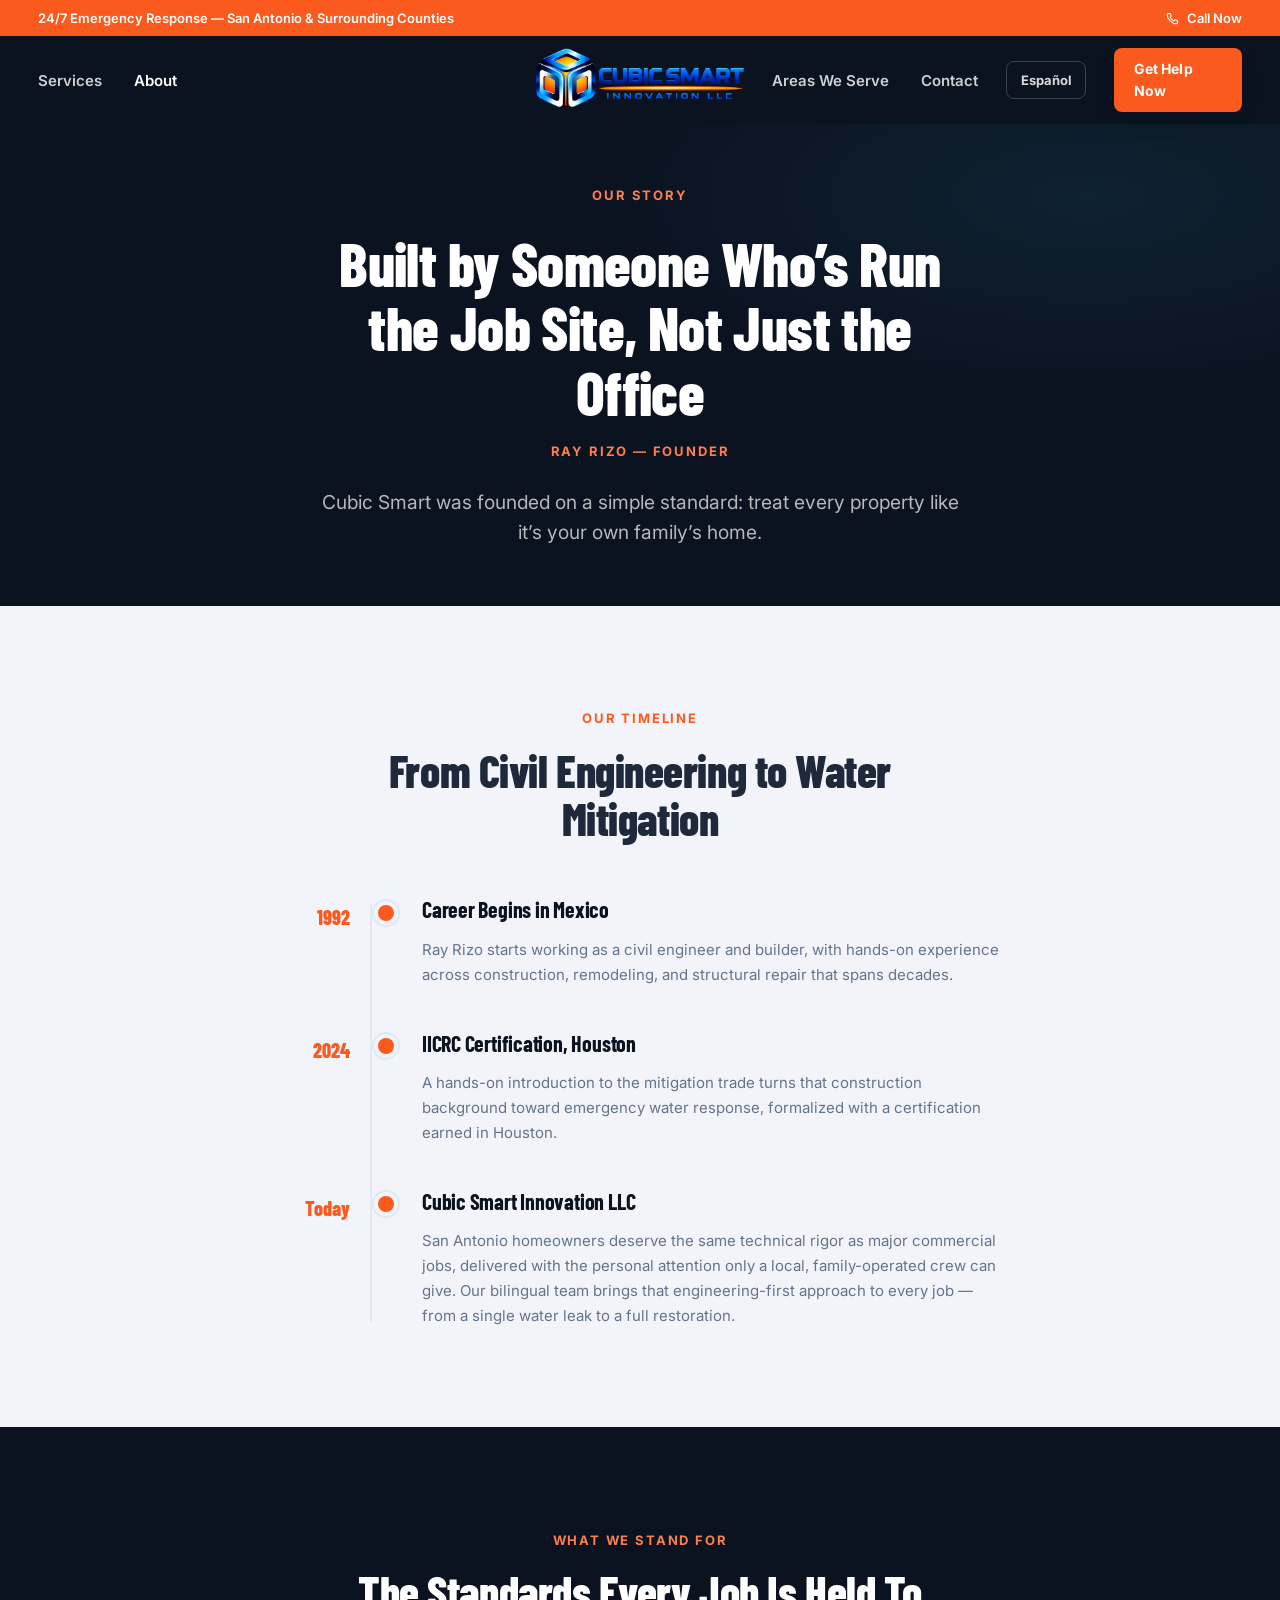
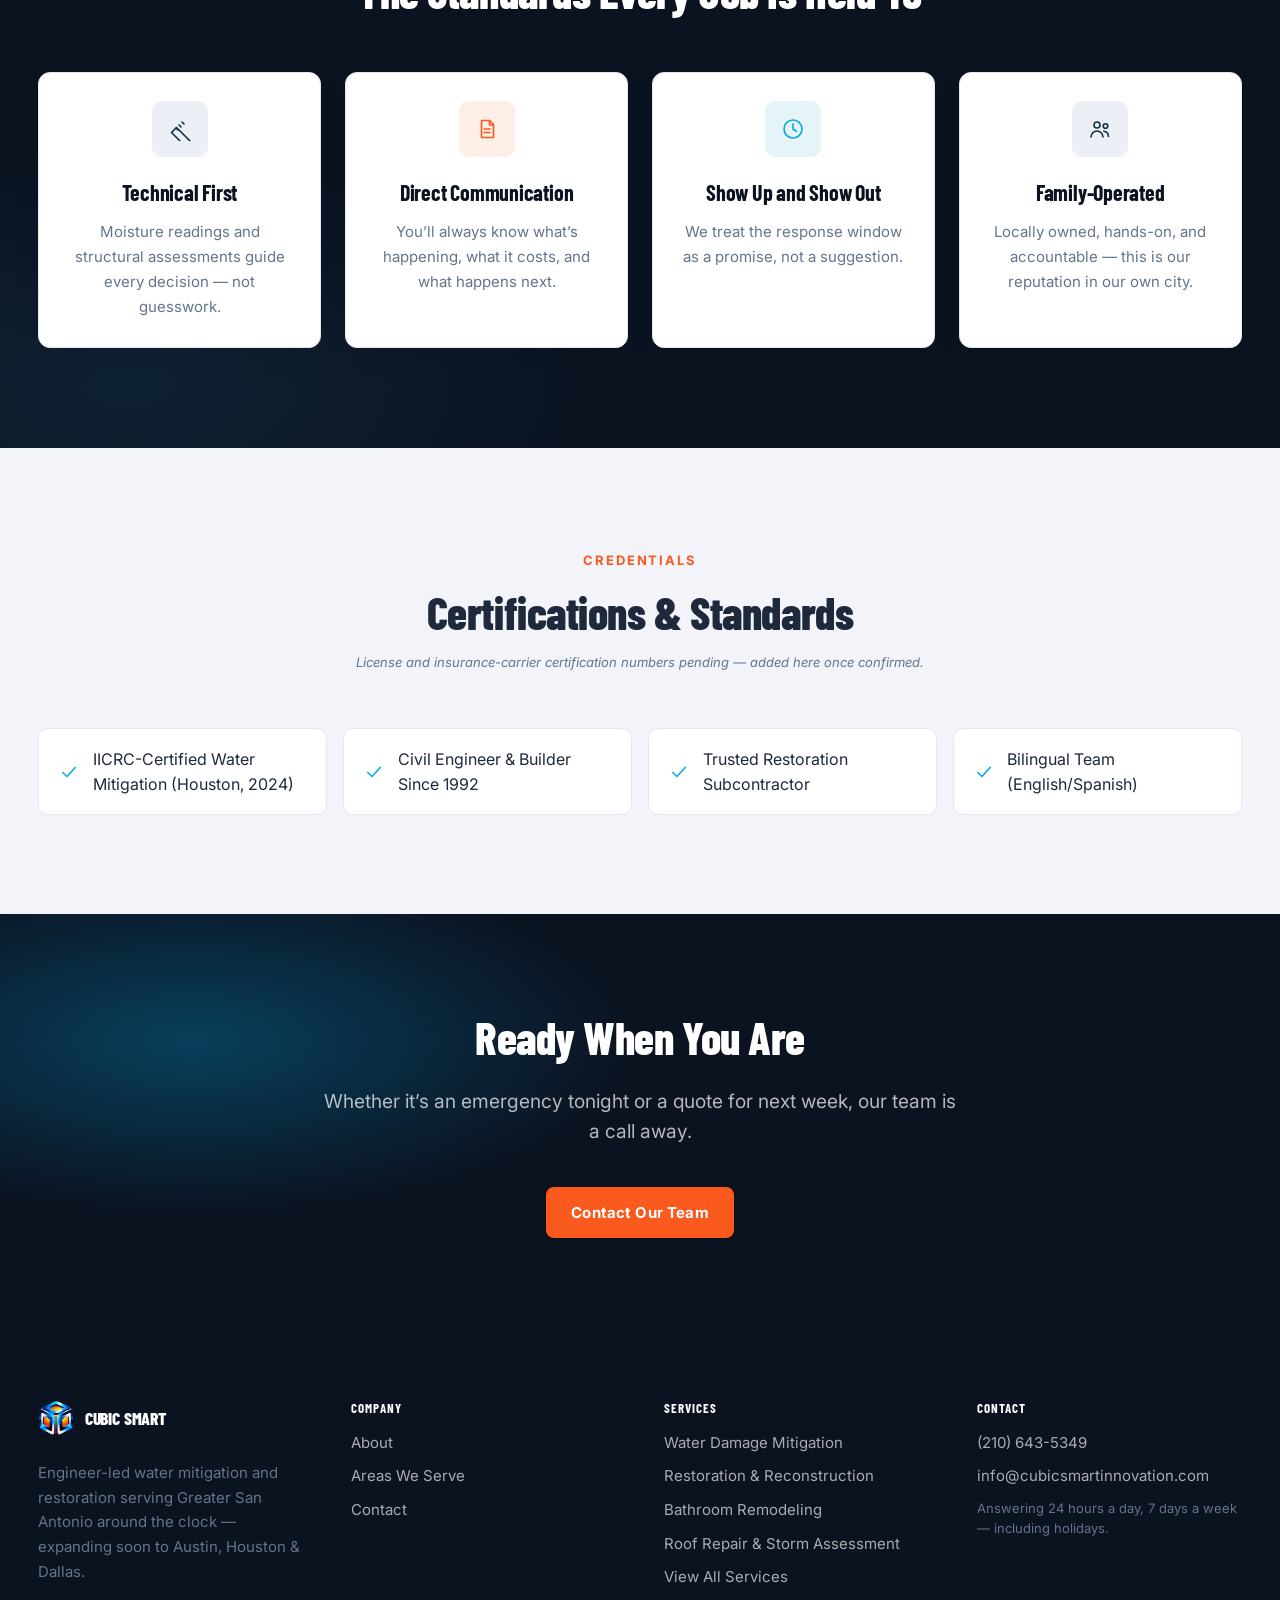
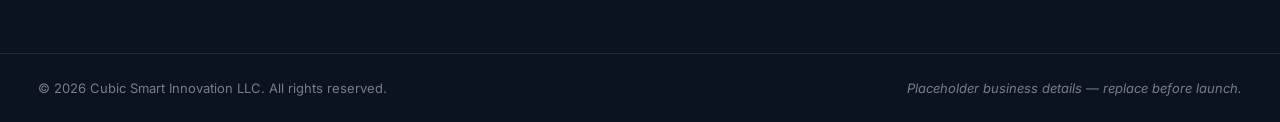
==== about.html @ fdb6691d "Visual design pass: less-flat Services/About pages, per-card Learn More links - About page: replace " ====
<!doctype html>
<html lang="en">
<head>
  <meta charset="UTF-8" />
  <meta name="viewport" content="width=device-width, initial-scale=1.0" />
  <title>About Us | Cubic Smart Innovation LLC — San Antonio, TX</title>
  <meta name="description" content="Founded by a civil engineer and builder since 1992, Cubic Smart brings engineer-led rigor and a Houston mitigation certification to San Antonio homes." />
  <link rel="icon" href="data:image/svg+xml,%3Csvg xmlns='http://www.w3.org/2000/svg' viewBox='0 0 24 24'%3E%3Crect width='24' height='24' rx='5' fill='%230B1220'/%3E%3Cpath d='M12 3s6 6.7 6 11a6 6 0 1 1-12 0c0-4.3 6-11 6-11Z' fill='%2300AAE6'/%3E%3C/svg%3E" />
  <meta property="og:image" content="assets/brand/cubic-smart-lockup-main-web.webp" />
  <link rel="preconnect" href="https://fonts.googleapis.com" />
  <link rel="preconnect" href="https://fonts.gstatic.com" crossorigin />
  <link href="https://fonts.googleapis.com/css2?family=Barlow+Condensed:wght@500;600;700;800&family=Inter:wght@400;500;600;700;800&display=swap" rel="stylesheet" />
  <link rel="stylesheet" href="src/style.css?v=7" />
  <script type="module" src="src/js/main.js"></script>
</head>
<body>

  <a href="#main" class="skip-link">Skip to content</a>

  <!-- ============ HEADER ============ -->
  <header data-site-header class="site-header">
    <div class="top-bar hide-mobile">
      <div class="container top-bar-inner">
        <span data-i18n="bar.text">24/7 Emergency Response — San Antonio &amp; Surrounding Counties</span>
        <a href="tel:+12106435349">
          <svg viewBox="0 0 24 24" fill="none" stroke="currentColor" stroke-width="1.8" stroke-linecap="round" stroke-linejoin="round"><path d="M4 4.5h3.5L9 9l-2 1.5a12 12 0 0 0 6.5 6.5L15 15l4.5 1.5V20a2 2 0 0 1-2 2C10.5 22 2 13.5 2 6.5a2 2 0 0 1 2-2Z"/></svg>
          <span data-i18n="bar.cta">Call Now</span>
        </a>
      </div>
    </div>

    <div class="container nav-row nav-row--split">
      <nav class="nav-links nav-links--left">
        <a href="services.html" data-i18n="nav.services">Services</a>
        <a href="about.html" aria-current="page" data-i18n="nav.about">About</a>
      </nav>

      <a href="index.html" class="brand brand--center">
        <span class="brand-mark brand-mark--logo brand-mark--center">
          <img src="assets/brand/cubic-smart-lockup-main-web.webp" alt="Cubic Smart Innovation LLC" width="640" height="213" />
        </span>
      </a>

      <div class="nav-right">
        <nav class="nav-links nav-links--right">
          <a href="areas.html" data-i18n="nav.areas">Areas We Serve</a>
          <a href="contact.html" data-i18n="nav.contact">Contact</a>
        </nav>
        <button type="button" data-lang-toggle class="lang-toggle hide-until-desktop">Español</button>
        <a href="contact.html" class="btn btn-primary btn-sm hide-until-desktop" data-i18n="nav.cta">Get Help Now</a>
        <button type="button" data-nav-toggle aria-expanded="false" aria-label="Menu" class="nav-toggle">
          <svg data-nav-icon-open viewBox="0 0 24 24" fill="none" stroke="currentColor" stroke-width="1.8" stroke-linecap="round" stroke-linejoin="round"><path d="M4 6.5h16M4 12h16M4 17.5h16"/></svg>
          <svg data-nav-icon-close class="hidden" viewBox="0 0 24 24" fill="none" stroke="currentColor" stroke-width="1.8" stroke-linecap="round" stroke-linejoin="round"><path d="m5 5 14 14M19 5 5 19"/></svg>
        </button>
      </div>
    </div>

    <div data-nav-menu class="container mobile-menu">
      <a href="index.html" data-i18n="nav.home">Home</a>
      <a href="services.html" data-i18n="nav.services">Services</a>
      <a href="about.html" aria-current="page" data-i18n="nav.about">About</a>
      <a href="areas.html" data-i18n="nav.areas">Areas We Serve</a>
      <a href="contact.html" data-i18n="nav.contact">Contact</a>
      <div class="mobile-menu-actions">
        <button type="button" data-lang-toggle class="btn btn-outline-dark btn-sm">Español</button>
        <a href="contact.html" class="btn btn-primary btn-sm" data-i18n="nav.cta">Get Help Now</a>
      </div>
    </div>
  </header>

  <main id="main">
    <!-- ============ PAGE HERO ============ -->
    <section class="section-tight section-dark" style="position:relative; overflow:hidden;">
      <div class="hero-glow" style="background: radial-gradient(55% 60% at 85% 15%, var(--color-navy) 0%, transparent 70%); opacity:0.5;"></div>
      <div class="container text-center max-w-lead mx-auto" style="position:relative;">
        <span class="eyebrow" data-i18n="about.hero.eyebrow">Our Story</span>
        <h1 class="h1 text-white mt-3" data-i18n="about.hero.title">Built by Someone Who's Run the Job Site, Not Just the Office</h1>
        <p class="eyebrow mt-2" style="justify-content:center;" data-i18n="about.hero.byline">Ray Rizo — Founder</p>
        <p class="lead on-dark mt-3" data-i18n="about.hero.subtitle">Cubic Smart was founded on a simple standard: treat every property like it's your own family's home.</p>
      </div>
    </section>

    <!-- ============ STORY (TIMELINE) ============ -->
    <section class="section">
      <div class="container">
        <div class="reveal text-center max-w-content mx-auto">
          <span class="eyebrow" data-i18n="about.story.eyebrow">Our Timeline</span>
          <h2 class="h2 mt-2" data-i18n="about.story.title">From Civil Engineering to Water Mitigation</h2>
        </div>

        <div class="timeline mt-6" data-reveal-group>
          <div class="timeline-item">
            <div class="timeline-year">1992</div>
            <div class="timeline-dot"></div>
            <div class="timeline-body">
              <h3 class="h3 text-ink" data-i18n="about.story.t1.title">Career Begins in Mexico</h3>
              <p class="body-muted mt-2" data-i18n="about.story.t1.body">Ray Rizo starts working as a civil engineer and builder, with hands-on experience across construction, remodeling, and structural repair that spans decades.</p>
            </div>
          </div>
          <div class="timeline-item">
            <div class="timeline-year">2024</div>
            <div class="timeline-dot"></div>
            <div class="timeline-body">
              <h3 class="h3 text-ink" data-i18n="about.story.t2.title">IICRC Certification, Houston</h3>
              <p class="body-muted mt-2" data-i18n="about.story.t2.body">A hands-on introduction to the mitigation trade turns that construction background toward emergency water response, formalized with a certification earned in Houston.</p>
            </div>
          </div>
          <div class="timeline-item">
            <div class="timeline-year" data-i18n="about.story.t3.year">Today</div>
            <div class="timeline-dot"></div>
            <div class="timeline-body">
              <h3 class="h3 text-ink" data-i18n="about.story.t3.title">Cubic Smart Innovation LLC</h3>
              <p class="body-muted mt-2" data-i18n="about.story.t3.body">San Antonio homeowners deserve the same technical rigor as major commercial jobs, delivered with the personal attention only a local, family-operated crew can give. Our bilingual team brings that engineering-first approach to every job — from a single water leak to a full restoration.</p>
            </div>
          </div>
        </div>
      </div>
    </section>

    <!-- ============ VALUES ============ -->
    <section class="section section-dark" style="position:relative; overflow:hidden;">
      <div class="hero-glow" style="background: radial-gradient(55% 55% at 10% 90%, var(--color-navy) 0%, transparent 70%); opacity:0.5;"></div>
      <div class="container" style="position:relative;">
        <div class="reveal text-center max-w-content mx-auto">
          <span class="eyebrow" data-i18n="about.values.eyebrow">What We Stand For</span>
          <h2 class="h2 mt-2 text-white" data-i18n="about.values.title">The Standards Every Job Is Held To</h2>
        </div>
        <div class="grid grid-4 mt-6" data-reveal-group>
          <div class="card text-center">
            <span class="service-icon mx-auto"><svg viewBox="0 0 24 24" fill="none" stroke="currentColor" stroke-width="1.6" stroke-linecap="round" stroke-linejoin="round"><path d="m3.5 15.5 5-5 15 15-5 5-15-15Z"/><path d="m8 11 2 2M11 8l2 2M14 5l2 2"/></svg></span>
            <h3 class="h3 text-ink mt-3" data-i18n="about.values.v1.title">Technical First</h3>
            <p class="body-muted mt-2" data-i18n="about.values.v1.body">Moisture readings and structural assessments guide every decision — not guesswork.</p>
          </div>
          <div class="card text-center">
            <span class="service-icon service-icon--orange mx-auto"><svg viewBox="0 0 24 24" fill="none" stroke="currentColor" stroke-width="1.6" stroke-linecap="round" stroke-linejoin="round"><path d="M6.5 3.5h8l4 4v13h-12v-17Z"/><path d="M14.5 3.5V8h4M9 12h6M9 15.5h6"/></svg></span>
            <h3 class="h3 text-ink mt-3" data-i18n="about.values.v2.title">Direct Communication</h3>
            <p class="body-muted mt-2" data-i18n="about.values.v2.body">You'll always know what's happening, what it costs, and what happens next.</p>
          </div>
          <div class="card text-center">
            <span class="service-icon service-icon--cyan mx-auto"><svg viewBox="0 0 24 24" fill="none" stroke="currentColor" stroke-width="1.6" stroke-linecap="round" stroke-linejoin="round"><circle cx="12" cy="12" r="9"/><path d="M12 7v5.3l3.5 2"/></svg></span>
            <h3 class="h3 text-ink mt-3" data-i18n="about.values.v3.title">Show Up and Show Out</h3>
            <p class="body-muted mt-2" data-i18n="about.values.v3.body">We treat the response window as a promise, not a suggestion.</p>
          </div>
          <div class="card text-center">
            <span class="service-icon mx-auto"><svg viewBox="0 0 24 24" fill="none" stroke="currentColor" stroke-width="1.6" stroke-linecap="round" stroke-linejoin="round"><circle cx="9" cy="8" r="3"/><path d="M3 20c0-3.3 2.7-6 6-6s6 2.7 6 6"/><circle cx="17.5" cy="9" r="2.3"/><path d="M15.8 14.2c2.5.3 4.5 2.4 4.7 5.3"/></svg></span>
            <h3 class="h3 text-ink mt-3" data-i18n="about.values.v4.title">Family-Operated</h3>
            <p class="body-muted mt-2" data-i18n="about.values.v4.body">Locally owned, hands-on, and accountable — this is our reputation in our own city.</p>
          </div>
        </div>
      </div>
    </section>

    <!-- ============ CERTIFICATIONS ============ -->
    <section class="section">
      <div class="container">
        <div class="reveal text-center max-w-content mx-auto">
          <span class="eyebrow" data-i18n="about.certs.eyebrow">Credentials</span>
          <h2 class="h2 mt-2" data-i18n="about.certs.title">Certifications &amp; Standards</h2>
          <p class="small-muted italic mt-2" data-i18n="about.certs.note">License and insurance-carrier certification numbers pending — added here once confirmed.</p>
        </div>
        <div class="cert-list mt-6" data-reveal-group>
          <div class="cert-item">
            <svg viewBox="0 0 24 24" fill="none" stroke="currentColor" stroke-width="1.8" stroke-linecap="round" stroke-linejoin="round"><path d="m4.5 12.5 5 5 10-11"/></svg>
            <span data-i18n="about.certs.c1">IICRC-Certified Water Mitigation (Houston, 2024)</span>
          </div>
          <div class="cert-item">
            <svg viewBox="0 0 24 24" fill="none" stroke="currentColor" stroke-width="1.8" stroke-linecap="round" stroke-linejoin="round"><path d="m4.5 12.5 5 5 10-11"/></svg>
            <span data-i18n="about.certs.c2">Civil Engineer &amp; Builder Since 1992</span>
          </div>
          <div class="cert-item">
            <svg viewBox="0 0 24 24" fill="none" stroke="currentColor" stroke-width="1.8" stroke-linecap="round" stroke-linejoin="round"><path d="m4.5 12.5 5 5 10-11"/></svg>
            <span data-i18n="about.certs.c3">Trusted Restoration Subcontractor</span>
          </div>
          <div class="cert-item">
            <svg viewBox="0 0 24 24" fill="none" stroke="currentColor" stroke-width="1.8" stroke-linecap="round" stroke-linejoin="round"><path d="m4.5 12.5 5 5 10-11"/></svg>
            <span data-i18n="about.certs.c4">Bilingual Team (English/Spanish)</span>
          </div>
        </div>
      </div>
    </section>

    <!-- ============ CTA ============ -->
    <section class="section section-dark" style="position:relative; overflow:hidden;">
      <div class="hero-glow" style="background: radial-gradient(50% 60% at 15% 30%, var(--color-cyan) 0%, transparent 70%); opacity:0.3;"></div>
      <div class="container reveal text-center" style="position:relative;">
        <h2 class="h2 text-white" data-i18n="about.cta.title">Ready When You Are</h2>
        <p class="lead on-dark mx-auto max-w-content mt-3" data-i18n="about.cta.body">Whether it's an emergency tonight or a quote for next week, our team is a call away.</p>
        <div class="mt-5">
          <a href="contact.html" class="btn btn-primary" data-i18n="about.cta.button">Contact Our Team</a>
        </div>
      </div>
    </section>
  </main>

  <!-- ============ FOOTER ============ -->
  <footer class="site-footer">
    <div class="container footer-grid">
      <div>
        <a href="index.html" class="brand">
          <span class="brand-mark brand-mark--logo" style="width:36px;height:36px;">
            <img src="assets/brand/cubic-smart-icon-web.webp" alt="Cubic Smart Innovation LLC" width="256" height="251" />
          </span>
          <span class="brand-name-main" style="font-size:1.1rem;">CUBIC SMART</span>
        </a>
        <p class="body-muted mt-3" style="max-width:22rem;" data-i18n="footer.tagline">Engineer-led water mitigation and restoration serving Greater San Antonio around the clock — expanding soon to Austin, Houston &amp; Dallas.</p>
      </div>
      <div>
        <h4 class="footer-heading" data-i18n="footer.company">Company</h4>
        <ul class="footer-links">
          <li><a href="about.html" data-i18n="nav.about">About</a></li>
          <li><a href="areas.html" data-i18n="nav.areas">Areas We Serve</a></li>
          <li><a href="contact.html" data-i18n="nav.contact">Contact</a></li>
        </ul>
      </div>
      <div>
        <h4 class="footer-heading" data-i18n="footer.services">Services</h4>
        <ul class="footer-links">
          <li><a href="services.html#water" data-i18n="services.water.title">Water Damage Mitigation</a></li>
          <li><a href="services.html#restoration" data-i18n="services.restoration.title">Restoration &amp; Reconstruction</a></li>
          <li><a href="services.html#remodel" data-i18n="services.remodel.title">Bathroom Remodeling</a></li>
          <li><a href="services.html#roofing" data-i18n="services.roofing.title">Roof Repair &amp; Storm Assessment</a></li>
          <li><a href="services.html" data-i18n="home.services.linkAll">View All Services</a></li>
        </ul>
      </div>
      <div>
        <h4 class="footer-heading" data-i18n="footer.contact">Contact</h4>
        <ul class="footer-links">
          <li><a href="tel:+12106435349">(210) 643-5349</a></li>
          <li><a href="mailto:info@cubicsmartinnovation.com">info@cubicsmartinnovation.com</a></li>
          <li class="small-muted" data-i18n="footer.hours">Answering 24 hours a day, 7 days a week — including holidays.</li>
        </ul>
      </div>
    </div>
    <div class="footer-bottom">
      <div class="container footer-bottom-inner">
        <span>&copy; <span data-current-year>2026</span> Cubic Smart Innovation LLC. <span data-i18n="footer.rights">All rights reserved.</span></span>
        <span class="italic" data-i18n="footer.placeholder">Placeholder business details — replace before launch.</span>
      </div>
    </div>
  </footer>

</body>
</html>
---- src/style.css ----
/* ==========================================================================
   Cubic Smart Innovation LLC — plain, dependency-free CSS.
   No build step, no CDN. Fluid responsive layout leans on clamp() and
   auto-fit grids so most components need zero breakpoint-specific rules.

   Brand colors sampled directly from Brand_Assets logo files:
   core orange #FA5A1E, cyan #00AAE6 (used site-wide). --color-navy is
   repurposed as a dark neutral for structural UI (stat numbers, default
   icons) rather than introducing an off-brand third hue.

   The four-division logo system (Construction/Roofing/Restoration/Water
   Mitigation) adds a per-division underline accent on top of that base
   palette — --color-division-* below, used only on the Services page to
   tell the divisions apart, not as new site-wide brand colors.
   ========================================================================== */

:root {
  --font-display: 'Barlow Condensed', 'Inter', sans-serif;
  --font-body: 'Inter', system-ui, -apple-system, sans-serif;

  --color-ink: #0B1220;
  --color-ink-soft: #131C2E;
  --color-navy: #123244;
  --color-navy-light: #00AAE6;
  --color-cyan: #00AAE6;
  --color-cyan-light: #4DC6F0;
  --color-orange: #FA5A1E;
  --color-orange-light: #FF7F4D;
  --color-alert: #DC2626;

  --color-paper: #F2F4F9;
  --color-paper-dim: #E7EBF3;
  --color-line: #E2E8F0;
  --color-muted: #64748B;
  --color-body: #1E293B;
  --color-white: #FFFFFF;

  /* Division accent colors — Services page only, matches each division's logo underline */
  --color-division-construction: #FA5A1E;
  --color-division-roofing: #E5342A;
  --color-division-restoration: #3FA535;
  --color-division-water: #00AAE6;

  --shadow-soft: 0 8px 30px -12px rgba(11, 18, 32, 0.25);
  --shadow-lift: 0 20px 50px -18px rgba(11, 18, 32, 0.45);

  --space-section: clamp(4rem, 3rem + 4vw, 7rem);
  --radius: 12px;
}

/* ---------- Reset ---------- */
*, *::before, *::after { box-sizing: border-box; }
html { scroll-behavior: smooth; }
body {
  margin: 0;
  font-family: var(--font-body);
  background: var(--color-paper);
  color: var(--color-body);
  -webkit-font-smoothing: antialiased;
  line-height: 1.55;
}
img, svg { display: block; max-width: 100%; }
a { color: inherit; text-decoration: none; }
button { font: inherit; color: inherit; background: none; border: none; }
ul { list-style: none; margin: 0; padding: 0; }
h1, h2, h3, h4 { margin: 0; font-family: var(--font-display); letter-spacing: -0.01em; line-height: 1.08; }
p { margin: 0; }
::selection { background: var(--color-orange); color: white; }
:focus-visible { outline: 2px solid var(--color-orange); outline-offset: 3px; }

.skip-link {
  position: absolute; left: -9999px; top: 0; z-index: 100;
  background: var(--color-orange); color: white;
  padding: 0.75rem 1.25rem; border-radius: 8px; font-weight: 700;
}
.skip-link:focus { left: 1rem; top: 1rem; }

@media (prefers-reduced-motion: reduce) {
  html { scroll-behavior: auto; }
  *, *::before, *::after {
    animation-duration: 0.01ms !important;
    animation-iteration-count: 1 !important;
    transition-duration: 0.01ms !important;
    scroll-behavior: auto !important;
  }
}

/* ---------- Layout helpers ---------- */
.container {
  width: 100%;
  max-width: 1280px;
  margin-inline: auto;
  padding-inline: clamp(1.25rem, 3vw, 2.5rem);
}
.section { padding-block: var(--space-section); }
.section-tight { padding-block: clamp(2.5rem, 2rem + 2vw, 4rem); }
.section-dark { background: var(--color-ink); color: rgba(255,255,255,0.85); }
.section-dim { background: var(--color-paper-dim); }
.section-border-b { border-bottom: 1px solid var(--color-line); }

.stack { display: flex; flex-direction: column; }
.cluster { display: flex; flex-wrap: wrap; align-items: center; }
.flex-center { display: flex; align-items: center; justify-content: center; }
.flex-between { display: flex; align-items: center; justify-content: space-between; }
.gap-xs { gap: 0.5rem; }
.gap-sm { gap: 0.75rem; }
.gap-md { gap: 1.25rem; }
.gap-lg { gap: 2rem; }

.grid { display: grid; gap: 1.5rem; }
.grid-2 { grid-template-columns: repeat(auto-fit, minmax(260px, 1fr)); }
.grid-3 { grid-template-columns: repeat(auto-fit, minmax(280px, 1fr)); }
.grid-4 { grid-template-columns: repeat(auto-fit, minmax(200px, 1fr)); }

.text-center { text-align: center; }
.mx-auto { margin-inline: auto; }
.max-w-content { max-width: 640px; }
.max-w-lead { max-width: 720px; }

/* These visibility utilities must win regardless of component rule order below,
   since their entire job is to override another class's display at a breakpoint. */
.hide-mobile { display: none !important; }
.show-mobile { display: block !important; }
@media (min-width: 860px) {
  .hide-mobile { display: revert !important; }
  .show-mobile { display: none !important; }
}
.hide-until-desktop { display: none !important; }
@media (min-width: 1080px) {
  .hide-until-desktop { display: flex !important; }
}
.hide-from-desktop { display: flex !important; }
@media (min-width: 1080px) {
  .hide-from-desktop { display: none !important; }
}

/* ---------- Typography ---------- */
.eyebrow {
  display: inline-flex;
  align-items: center;
  gap: 0.45rem;
  font-size: 0.8125rem;
  font-weight: 700;
  text-transform: uppercase;
  letter-spacing: 0.14em;
  color: var(--color-orange);
}
.eyebrow svg { width: 0.9rem; height: 0.9rem; }
.h1 { font-size: clamp(2.4rem, 1.9rem + 2.4vw, 3.75rem); font-weight: 800; }
.h2 { font-size: clamp(1.9rem, 1.6rem + 1.5vw, 2.85rem); font-weight: 800; }
.h3 { font-size: clamp(1.15rem, 1.05rem + 0.4vw, 1.375rem); font-weight: 700; }
.lead { font-size: clamp(1.05rem, 1rem + 0.3vw, 1.2rem); color: var(--color-muted); line-height: 1.6; }
.body-muted { color: var(--color-muted); font-size: 0.9375rem; line-height: 1.65; }
.small-muted { color: var(--color-muted); font-size: 0.8125rem; }
.on-dark { color: rgba(255,255,255,0.7); }
.on-dark-strong { color: rgba(255,255,255,0.92); }
.on-dark .eyebrow, .section-dark .eyebrow { color: var(--color-orange-light); }
.text-white { color: white; }
.text-ink { color: var(--color-ink); }
.text-navy { color: var(--color-navy); }
.text-orange { color: var(--color-orange); }
.italic { font-style: italic; }

/* ---------- Buttons ---------- */
.btn {
  display: inline-flex;
  align-items: center;
  justify-content: center;
  gap: 0.5rem;
  min-height: 48px;
  padding: 0.85rem 1.6rem;
  border-radius: 8px;
  font-size: 0.9375rem;
  font-weight: 700;
  letter-spacing: 0.01em;
  cursor: pointer;
  transition: transform 180ms ease, background-color 180ms ease, border-color 180ms ease, box-shadow 180ms ease;
}
.btn-primary {
  background: var(--color-orange);
  color: white;
  box-shadow: var(--shadow-soft);
}
.btn-primary:hover { background: var(--color-orange-light); transform: translateY(-1px); }
.btn-primary:active { transform: translateY(0) scale(0.98); }
.btn-outline {
  background: transparent;
  border: 2px solid rgba(255,255,255,0.35);
  color: white;
}
.btn-outline:hover { border-color: white; background: rgba(255,255,255,0.08); }
.btn-outline-dark {
  background: transparent;
  border: 2px solid var(--color-line);
  color: var(--color-ink);
}
.btn-outline-dark:hover { border-color: var(--color-navy); background: var(--color-paper-dim); }
.btn-sm { padding: 0.65rem 1.2rem; min-height: 40px; font-size: 0.875rem; }
.btn-block { width: 100%; }

/* ---------- Cards ---------- */
.card {
  background: white;
  border: 1px solid var(--color-line);
  border-radius: var(--radius);
  padding: 1.75rem;
  box-shadow: var(--shadow-soft);
  transition: transform 200ms ease, box-shadow 200ms ease, border-color 200ms ease;
}
.card:hover { transform: translateY(-3px); box-shadow: var(--shadow-lift); border-color: rgba(250, 90, 30, 0.25); }
.card-quiet { box-shadow: none; }
/* Left accent stripe tying a service card back to its division's color —
   set --division-accent inline (or inherit it from the division-header above). */
.card--accent { border-left: 4px solid var(--division-accent, var(--color-line)); }

.card-link {
  display: inline-flex; align-items: center; gap: 0.35rem;
  margin-top: 1rem; font-size: 0.875rem; font-weight: 700;
  color: var(--color-orange); cursor: pointer;
}
.card-link svg { width: 0.9rem; height: 0.9rem; transition: transform 180ms ease; }
.card-link:hover { text-decoration: underline; }
.card-link:hover svg { transform: translateX(3px); }

.service-icon {
  display: flex;
  align-items: center;
  justify-content: center;
  width: 56px;
  height: 56px;
  border-radius: 10px;
  background: rgba(30, 58, 138, 0.08);
  color: var(--color-navy);
}
.service-icon svg { width: 24px; height: 24px; }
.service-icon-sm { width: 44px; height: 44px; border-radius: 8px; flex-shrink: 0; }
.service-icon-sm svg { width: 20px; height: 20px; }
.service-icon--orange { background: rgba(234, 88, 12, 0.1); color: var(--color-orange); }
/* Compound selector (not a bare modifier) so this reliably beats .service-icon's own
   rule regardless of source order — for an icon sitting directly on a dark section
   background, not inside a white .card (which keeps its normal tint either way). */
.service-icon.service-icon--on-dark { background: rgba(255,255,255,0.1); color: var(--color-cyan-light); }
.service-icon--cyan { background: rgba(8, 145, 178, 0.1); color: var(--color-cyan); }
.service-icon--green { background: rgba(63, 165, 53, 0.1); color: var(--color-division-restoration); }
.service-icon--red { background: rgba(229, 52, 42, 0.1); color: var(--color-division-roofing); }

/* Division section header — Services page. Pairs a division's logo lockup
   with its accent color as a divider between service-card groups. */
.division-header {
  display: flex;
  align-items: center;
  gap: 1rem;
  padding-block: 0.5rem;
  border-bottom: 3px solid var(--division-accent, var(--color-line));
  margin-bottom: 1.75rem;
}
.division-header img { height: 48px; width: auto; }
.division-header-text { display: flex; flex-direction: column; }
.division-header-name { font-family: var(--font-display); font-size: 1.35rem; font-weight: 800; color: var(--color-ink); }
.division-header-tag { font-size: 0.8125rem; color: var(--color-muted); }

.stat-value { font-family: var(--font-display); font-size: clamp(2rem, 1.7rem + 1vw, 2.5rem); font-weight: 800; color: var(--color-navy); }

/* ---------- Timeline (About page) ---------- */
.timeline { position: relative; max-width: 720px; margin-inline: auto; }
.timeline::before {
  content: ''; position: absolute; left: 90px; top: 6px; bottom: 6px;
  width: 2px; background: var(--color-line);
}
.timeline-item {
  position: relative; display: grid;
  grid-template-columns: 70px 40px 1fr; column-gap: 1rem;
  padding-bottom: 2.75rem;
}
.timeline-item:last-child { padding-bottom: 0; }
.timeline-year {
  grid-column: 1; font-family: var(--font-display); font-size: 1.25rem;
  font-weight: 800; color: var(--color-orange); text-align: right; padding-top: 0.2rem;
}
.timeline-dot {
  grid-column: 2; position: relative; z-index: 1;
  width: 16px; height: 16px; border-radius: 999px; background: var(--color-orange);
  box-shadow: 0 0 0 4px var(--color-paper), 0 0 0 6px var(--color-line);
  margin-inline: auto; margin-top: 0.4rem;
}
.timeline-body { grid-column: 3; }
@media (max-width: 640px) {
  .timeline::before { left: 7px; }
  .timeline-item { grid-template-columns: 16px 1fr; row-gap: 0.35rem; }
  .timeline-dot { grid-column: 1; grid-row: 1; margin-inline: 0; }
  .timeline-year { grid-column: 2; grid-row: 1; text-align: left; padding-top: 0; }
  .timeline-body { grid-column: 2; grid-row: 2; }
}

/* ---------- Header ---------- */
.site-header { position: sticky; top: 0; z-index: 50; background: var(--color-ink); transition: box-shadow 200ms ease; }
.site-header.is-scrolled { box-shadow: 0 12px 28px -16px rgba(0,0,0,0.55); }
.top-bar { background: var(--color-orange); color: white; }
.top-bar-inner { display: flex; align-items: center; justify-content: space-between; padding-block: 0.5rem; font-size: 0.8125rem; font-weight: 600; }
.top-bar-inner a { display: inline-flex; align-items: center; gap: 0.4rem; }
.top-bar-inner a:hover { text-decoration: underline; }
.top-bar-inner svg { width: 0.875rem; height: 0.875rem; }

.nav-row { display: flex; align-items: center; justify-content: space-between; padding-block: 1rem; }
.brand--center { justify-self: center; }
/* Compound selectors (.brand-mark.brand-mark--center, not bare .brand-mark--center) —
   the element also carries the plain .brand-mark class for base sizing/reset, and a
   bare single-class modifier has the same specificity as that base rule, so it can
   lose to it depending on source order. Chaining both classes guarantees this wins. */
.brand-mark.brand-mark--center { width: auto; height: 40px; background: none; border: none; }
.brand-mark.brand-mark--center img { width: auto; height: 100%; object-fit: contain; }
/* Centered-logo header (desktop only) — a true 3-column grid keeps the logo
   visually centered regardless of the left/right nav groups being different
   widths, the way a flex space-between never quite can. Mobile/tablet keep
   the simpler logo-left flex row above (unchanged, still has its own hamburger). */
@media (min-width: 1080px) {
  .nav-row--split { display: grid; grid-template-columns: 1fr auto 1fr; align-items: center; gap: 1.5rem; padding-block: 0.5rem; }
  .nav-row--split .nav-links--left { justify-self: start; }
  .nav-row--split .nav-right { justify-self: end; display: flex; align-items: center; gap: 1.75rem; }
  .brand-mark.brand-mark--center { height: 72px; }
}
.brand { display: flex; align-items: center; gap: 0.65rem; }
.brand-mark {
  display: flex; align-items: center; justify-content: center;
  width: 40px; height: 40px; border-radius: 8px;
  background: rgba(255,255,255,0.06);
  border: 1px solid rgba(255,255,255,0.12);
  flex-shrink: 0;
}
.brand-mark svg { width: 68%; height: 68%; }
/* Logo art is true alpha-transparent PNG/WebP — no plate needed, it sits directly
   on the dark header/footer. Drop the glass-badge background/border entirely. */
.brand-mark--logo { background: none; border: none; }
.brand-mark--logo img { width: 100%; height: 100%; object-fit: contain; display: block; }
.brand-name { display: flex; flex-direction: column; line-height: 1; }
.brand-name-main { font-family: var(--font-display); font-size: 1.25rem; font-weight: 800; color: white; letter-spacing: -0.01em; }
.brand-name-sub { font-size: 0.625rem; font-weight: 600; text-transform: uppercase; letter-spacing: 0.2em; color: var(--color-cyan-light); }

.nav-links { display: none; align-items: center; gap: 2rem; font-size: 0.9375rem; font-weight: 600; color: rgba(255,255,255,0.8); }
@media (min-width: 1080px) { .nav-links { display: flex; } }
.nav-links a { transition: color 180ms ease; white-space: nowrap; }
.nav-links a:hover, .nav-links a[aria-current="page"] { color: white; }

.nav-actions { display: flex; align-items: center; gap: 0.75rem; }
.lang-toggle {
  display: inline-flex; align-items: center; gap: 0.4rem;
  border: 1px solid rgba(255,255,255,0.2); border-radius: 8px;
  padding: 0.5rem 0.85rem; font-size: 0.8125rem; font-weight: 700;
  color: rgba(255,255,255,0.85); cursor: pointer; transition: border-color 180ms ease, color 180ms ease;
}
.lang-toggle:hover { border-color: rgba(255,255,255,0.4); color: white; }
.nav-toggle {
  display: flex; align-items: center; justify-content: center;
  width: 40px; height: 40px; border-radius: 8px;
  border: 1px solid rgba(255,255,255,0.2); color: white; cursor: pointer;
}
.nav-toggle svg { width: 20px; height: 20px; }
@media (min-width: 1080px) { .nav-toggle { display: none; } }

.mobile-menu {
  display: none;
  flex-direction: column;
  gap: 0.25rem;
  border-top: 1px solid rgba(255,255,255,0.1);
  padding: 0.75rem 0 1.5rem;
}
.mobile-menu.is-open { display: flex; }
@media (min-width: 1080px) { .mobile-menu { display: none !important; } }
.mobile-menu a { padding: 0.65rem 0.25rem; font-size: 0.9375rem; font-weight: 600; color: rgba(255,255,255,0.85); border-radius: 6px; }
.mobile-menu a[aria-current="page"] { color: white; }
.mobile-menu-actions { display: flex; gap: 0.75rem; margin-top: 0.5rem; }
.mobile-menu-actions > * { flex: 1; }

/* ---------- Hero ---------- */
.hero { position: relative; overflow: hidden; background: var(--color-ink); }
.hero-glow {
  position: absolute; inset: 0; opacity: 0.4; pointer-events: none;
  background: radial-gradient(60% 50% at 80% 20%, var(--color-navy) 0%, transparent 70%);
}
.hero-grid {
  position: relative;
  display: grid;
  gap: 3.5rem;
  align-items: center;
  padding-block: clamp(3.5rem, 3rem + 3vw, 6rem);
}
@media (min-width: 980px) { .hero-grid { grid-template-columns: 1.1fr 0.9fr; } }

.hero-ctas { display: flex; flex-wrap: wrap; gap: 1rem; margin-top: 2.25rem; }
.hero-note { margin-top: 1.5rem; font-size: 0.875rem; color: rgba(255,255,255,0.5); }

.hero-visual { position: relative; width: 100%; max-width: 420px; aspect-ratio: 1; margin-inline: auto; display: none; }
@media (min-width: 620px) { .hero-visual { display: block; } }
.ripple-stage { position: absolute; inset: 0; display: flex; align-items: center; justify-content: center; }
.ripple {
  position: absolute;
  width: 176px; height: 176px;
  border: 2px solid rgba(34, 184, 214, 0.4);
  border-radius: 999px;
  animation: ripple 3.2s ease-out infinite;
}
.ripple:nth-child(2) { animation-delay: 0.9s; }
.ripple:nth-child(3) { animation-delay: 1.8s; }
@keyframes ripple {
  0% { transform: scale(0.85); opacity: 0.9; }
  100% { transform: scale(1.5); opacity: 0; }
}
.ripple-core {
  position: relative;
  width: 176px; height: 176px;
  display: flex; align-items: center; justify-content: center;
  border-radius: 999px;
  background: linear-gradient(135deg, var(--color-navy), var(--color-ink-soft));
  box-shadow: var(--shadow-lift);
  outline: 1px solid rgba(255,255,255,0.15);
}
.ripple-core svg { width: 64px; height: 64px; color: var(--color-cyan-light); }

.floating-badge {
  position: absolute;
  display: flex; align-items: center; gap: 0.75rem;
  padding: 1rem; background: white; border-radius: var(--radius);
  box-shadow: var(--shadow-lift); border: 1px solid var(--color-line);
}
.floating-badge--top { top: 1rem; left: -0.5rem; }
.floating-badge--bottom { bottom: 1.5rem; right: -0.75rem; }
.floating-badge .stat-value { font-size: 1.25rem; }

/* ---------- Process ---------- */
.process-grid { position: relative; }
.process-line { display: none; }
@media (min-width: 1080px) {
  .process-line { display: block; position: absolute; left: 0; right: 0; top: 1.5rem; height: 1px; background: var(--color-line); }
}
.process-step { position: relative; text-align: center; }
.process-num {
  position: relative; z-index: 1;
  display: flex; align-items: center; justify-content: center;
  width: 48px; height: 48px; margin-inline: auto;
  border-radius: 999px; background: var(--color-navy); color: white;
  font-family: var(--font-display); font-size: 1.125rem; font-weight: 800;
}
.process-num--accent { background: var(--color-orange); }

/* ---------- Testimonials ---------- */
.testimonial p { color: var(--color-ink); font-size: 0.9375rem; line-height: 1.65; }
.testimonial footer { margin-top: 1.25rem; font-size: 0.875rem; font-weight: 700; color: var(--color-muted); }

/* ---------- Footer ---------- */
.site-footer { background: var(--color-ink); color: rgba(255,255,255,0.65); }
.footer-grid { display: grid; gap: 3rem; padding-block: 4rem; grid-template-columns: repeat(auto-fit, minmax(200px, 1fr)); }
.footer-heading { font-size: 0.8125rem; font-weight: 700; text-transform: uppercase; letter-spacing: 0.08em; color: white; }
.footer-links { display: flex; flex-direction: column; gap: 0.65rem; margin-top: 1rem; font-size: 0.9375rem; }
.footer-links a:hover { color: white; }
.footer-bottom { border-top: 1px solid rgba(255,255,255,0.1); }
.footer-bottom-inner {
  display: flex; flex-direction: column; gap: 0.75rem;
  padding-block: 1.5rem; font-size: 0.8125rem; color: rgba(255,255,255,0.45);
}
@media (min-width: 700px) { .footer-bottom-inner { flex-direction: row; align-items: center; justify-content: space-between; } }

/* ---------- Forms ---------- */
.field { display: flex; flex-direction: column; gap: 0.4rem; }
.field label { font-size: 0.875rem; font-weight: 600; color: var(--color-ink); }
.field input, .field select, .field textarea {
  font: inherit;
  padding: 0.75rem 0.9rem;
  border: 1px solid var(--color-line);
  border-radius: 8px;
  background: white;
  color: var(--color-ink);
  min-height: 46px;
  transition: border-color 150ms ease, box-shadow 150ms ease;
}
.field textarea { min-height: 110px; resize: vertical; }
.field input:focus, .field select:focus, .field textarea:focus {
  outline: none;
  border-color: var(--color-navy);
  box-shadow: 0 0 0 3px rgba(30, 58, 138, 0.15);
}
.form-grid { display: grid; gap: 1.25rem; grid-template-columns: repeat(auto-fit, minmax(220px, 1fr)); }
.form-grid--full { grid-column: 1 / -1; }

.contact-option {
  display: flex; gap: 1rem; align-items: flex-start;
  padding: 1.5rem; border-radius: var(--radius);
  border: 1px solid var(--color-line); background: white;
}

.success-panel { text-align: center; padding: 2.5rem 1.5rem; }
.success-icon {
  display: flex; align-items: center; justify-content: center;
  width: 64px; height: 64px; margin-inline: auto;
  border-radius: 999px; background: rgba(8, 145, 178, 0.1); color: var(--color-cyan);
}
.success-icon svg { width: 28px; height: 28px; }
.hidden { display: none !important; }

/* ---------- Areas / list chips ---------- */
.chip-grid { display: grid; gap: 0.75rem; grid-template-columns: repeat(auto-fill, minmax(160px, 1fr)); }
.chip {
  display: flex; align-items: center; gap: 0.6rem;
  padding: 0.85rem 1rem; border-radius: 8px;
  border: 1px solid var(--color-line); background: white;
  font-size: 0.9375rem; font-weight: 600; color: var(--color-ink);
}
.chip svg { width: 16px; height: 16px; color: var(--color-orange); flex-shrink: 0; }

.map-placeholder {
  aspect-ratio: 16 / 9;
  border-radius: var(--radius);
  border: 1px dashed var(--color-line);
  background: var(--color-paper-dim);
  display: flex; align-items: center; justify-content: center;
  flex-direction: column; gap: 0.75rem;
  color: var(--color-muted); text-align: center; padding: 2rem;
}
.map-placeholder svg { width: 40px; height: 40px; color: var(--color-navy); }

/* ---------- Values / certs ---------- */
.cert-list { display: grid; gap: 1rem; grid-template-columns: repeat(auto-fit, minmax(240px, 1fr)); }
.cert-item { display: flex; align-items: center; gap: 0.85rem; padding: 1.1rem 1.25rem; border-radius: 10px; background: white; border: 1px solid var(--color-line); }
.cert-item svg { width: 20px; height: 20px; color: var(--color-cyan); flex-shrink: 0; }

/* ---------- Reveal animation (IntersectionObserver-driven) ---------- */
.reveal {
  opacity: 0;
  transform: translateY(18px);
  transition: opacity 600ms ease, transform 600ms ease;
}
.reveal.is-visible { opacity: 1; transform: translateY(0); }

.hero-anim {
  opacity: 0;
  transform: translateY(20px);
  animation: hero-in 700ms ease forwards;
}
.hero-anim--1 { animation-delay: 40ms; }
.hero-anim--2 { animation-delay: 140ms; }
.hero-anim--3 { animation-delay: 260ms; }
.hero-anim--4 { animation-delay: 380ms; }
.hero-anim--5 { animation-delay: 480ms; }
@keyframes hero-in {
  to { opacity: 1; transform: translateY(0); }
}

/* Utility spacing (small, deliberately scoped set) */
.mt-1 { margin-top: 0.5rem; } .mt-2 { margin-top: 1rem; } .mt-3 { margin-top: 1.5rem; }
.mt-4 { margin-top: 2rem; } .mt-5 { margin-top: 2.5rem; } .mt-6 { margin-top: 3.5rem; }
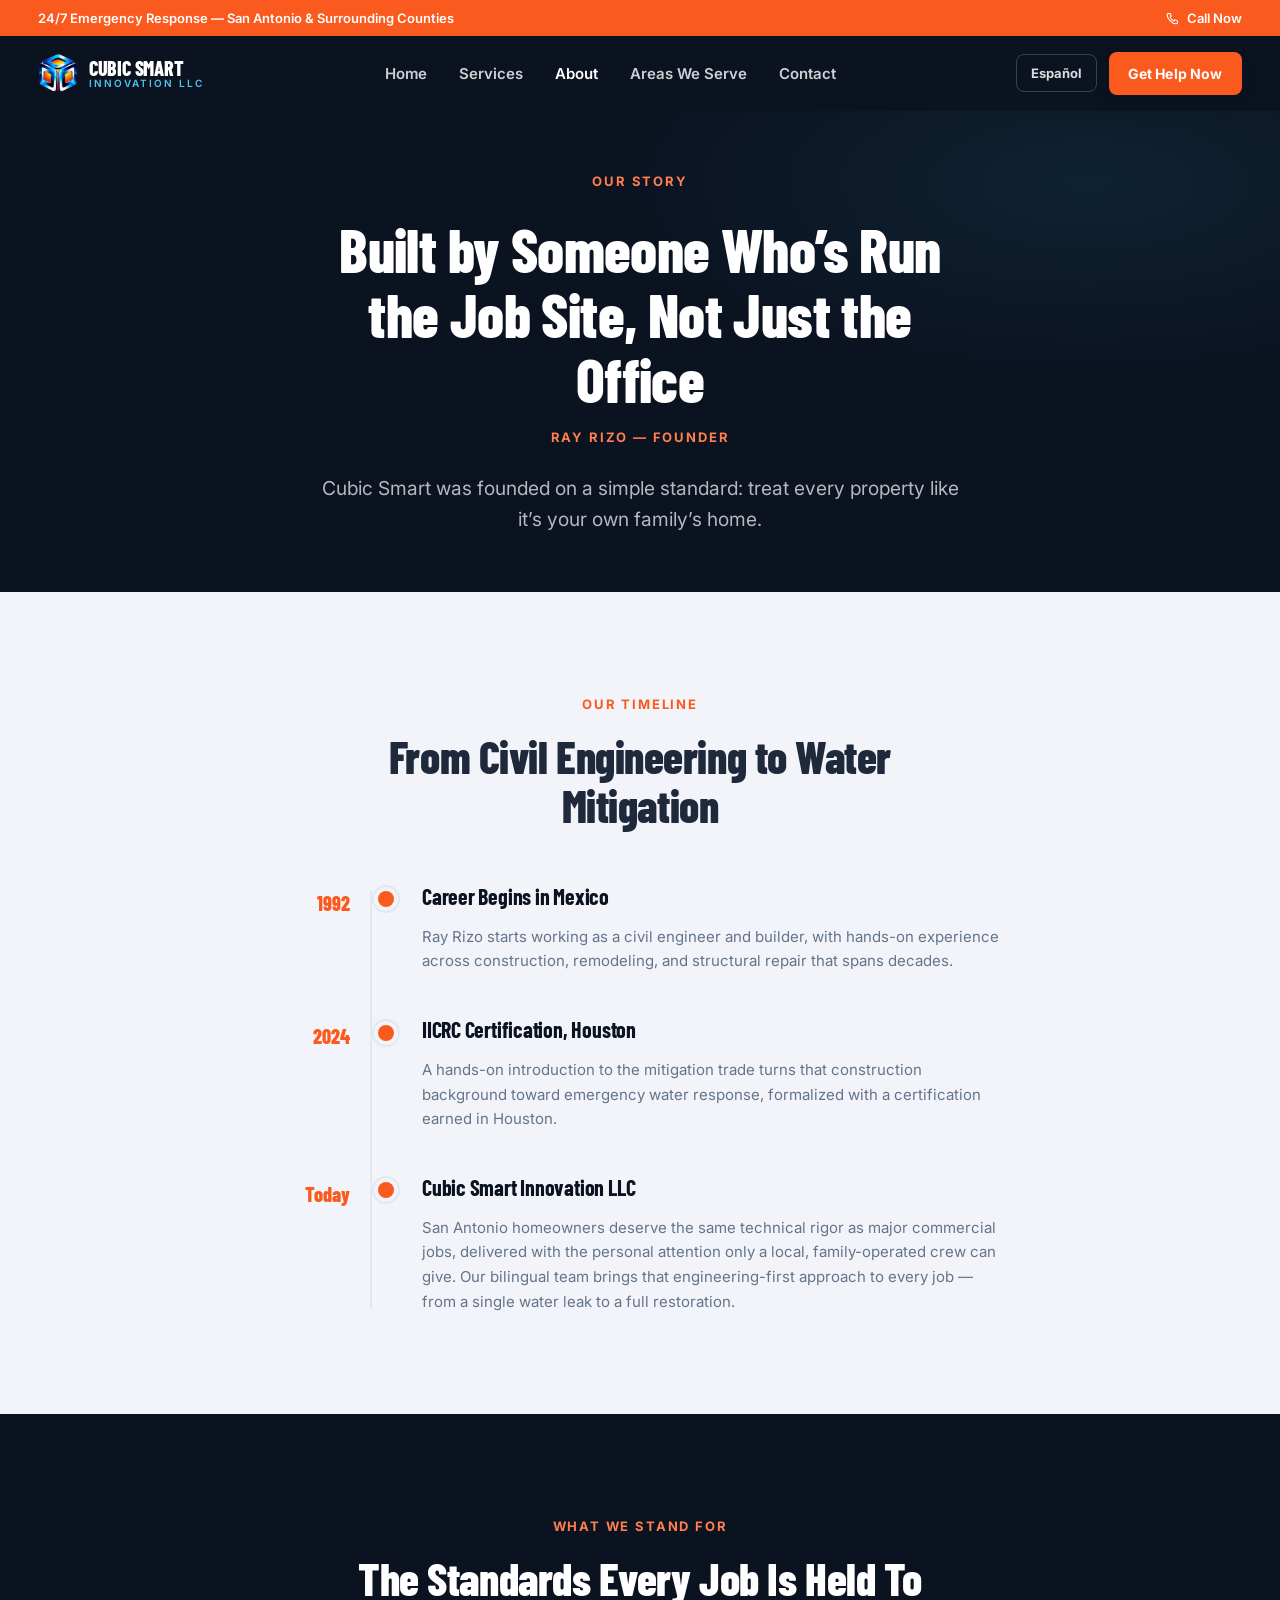
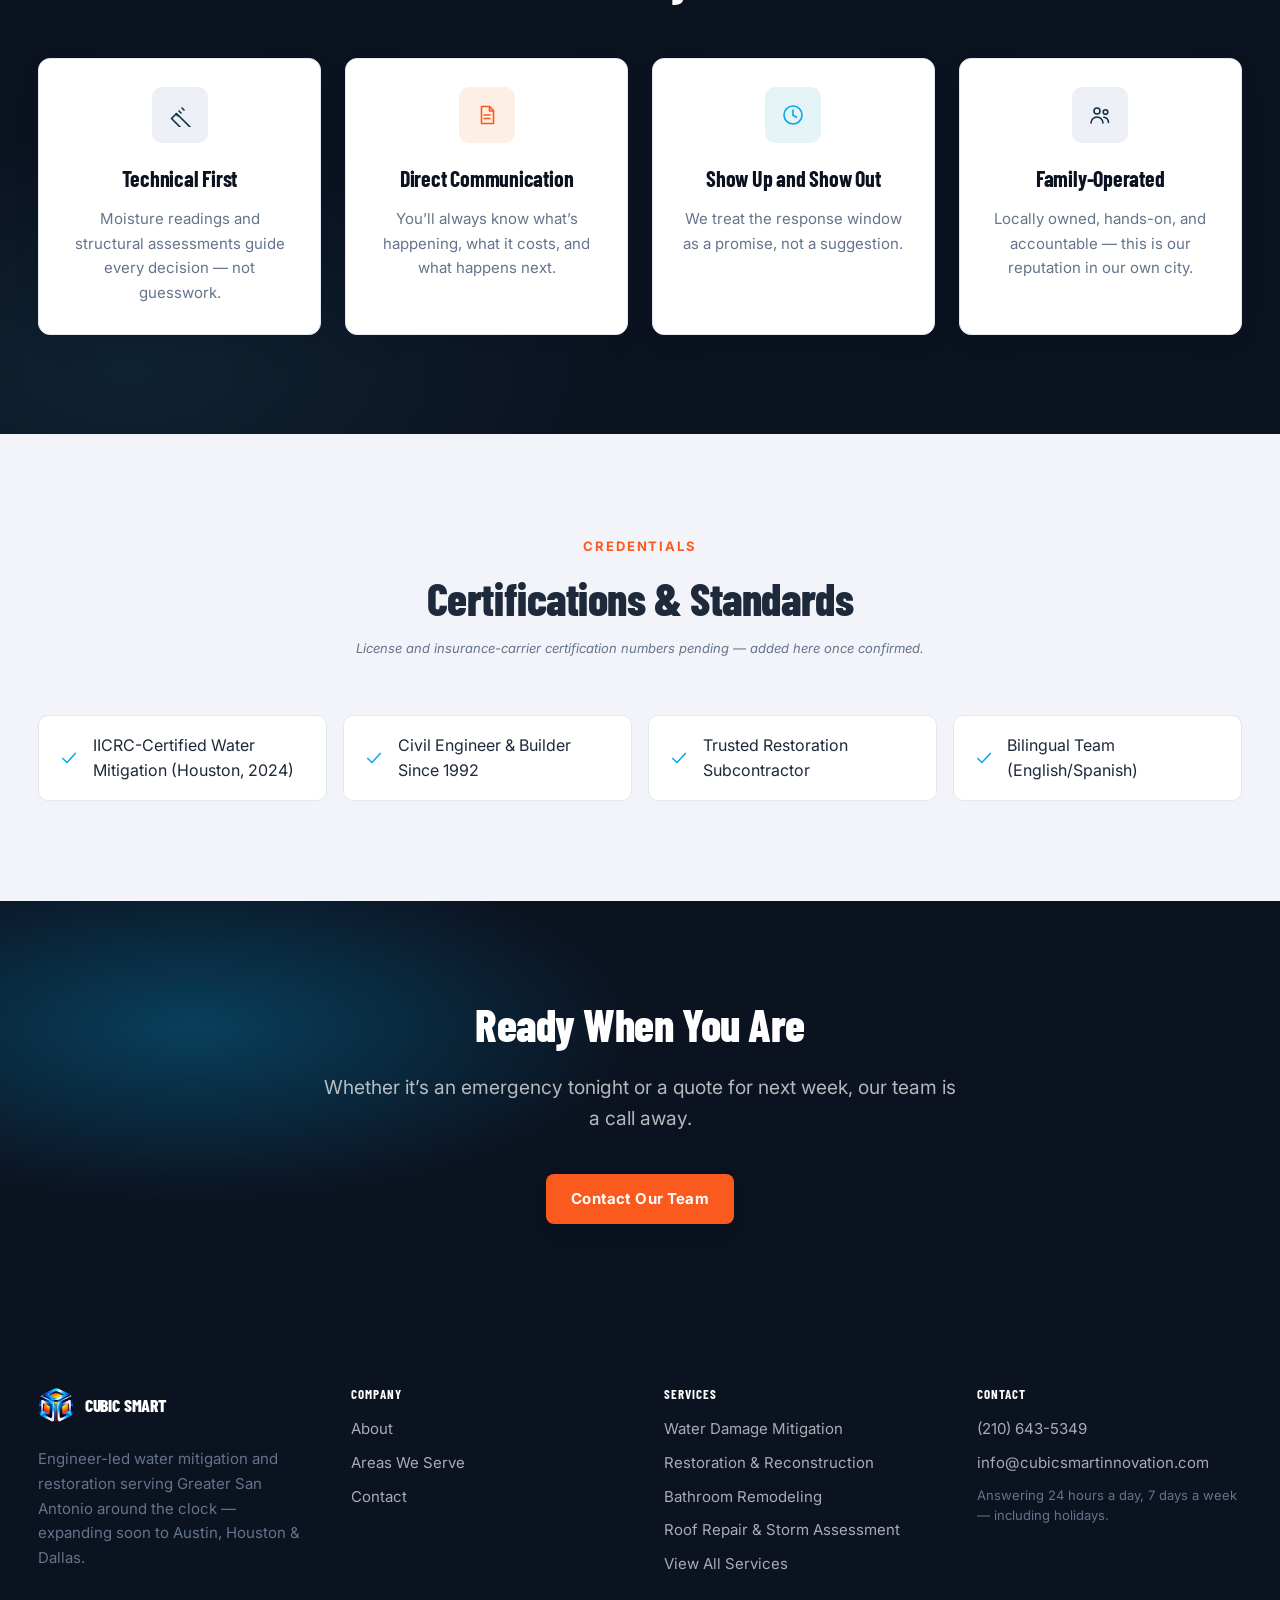
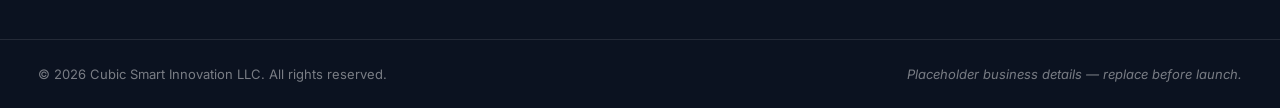
==== commit d247fab7: "Revert header to logo-left; make division logos an actual design element - Header: back to the origi" ====
--- a/about.html
+++ b/about.html
@@ -10,7 +10,7 @@
   <link rel="preconnect" href="https://fonts.googleapis.com" />
   <link rel="preconnect" href="https://fonts.gstatic.com" crossorigin />
   <link href="https://fonts.googleapis.com/css2?family=Barlow+Condensed:wght@500;600;700;800&family=Inter:wght@400;500;600;700;800&display=swap" rel="stylesheet" />
-  <link rel="stylesheet" href="src/style.css?v=7" />
+  <link rel="stylesheet" href="src/style.css?v=8" />
   <script type="module" src="src/js/main.js"></script>
 </head>
 <body>
@@ -29,23 +29,26 @@
       </div>
     </div>
 
-    <div class="container nav-row nav-row--split">
-      <nav class="nav-links nav-links--left">
+    <div class="container nav-row">
+      <a href="index.html" class="brand">
+        <span class="brand-mark brand-mark--logo">
+          <img src="assets/brand/cubic-smart-icon-web.webp" alt="Cubic Smart Innovation LLC" width="256" height="251" />
+        </span>
+        <span class="brand-name">
+          <span class="brand-name-main">CUBIC SMART</span>
+          <span class="brand-name-sub">Innovation LLC</span>
+        </span>
+      </a>
+
+      <nav class="nav-links">
+        <a href="index.html" data-i18n="nav.home">Home</a>
         <a href="services.html" data-i18n="nav.services">Services</a>
         <a href="about.html" aria-current="page" data-i18n="nav.about">About</a>
+        <a href="areas.html" data-i18n="nav.areas">Areas We Serve</a>
+        <a href="contact.html" data-i18n="nav.contact">Contact</a>
       </nav>
 
-      <a href="index.html" class="brand brand--center">
-        <span class="brand-mark brand-mark--logo brand-mark--center">
-          <img src="assets/brand/cubic-smart-lockup-main-web.webp" alt="Cubic Smart Innovation LLC" width="640" height="213" />
-        </span>
-      </a>
-
-      <div class="nav-right">
-        <nav class="nav-links nav-links--right">
-          <a href="areas.html" data-i18n="nav.areas">Areas We Serve</a>
-          <a href="contact.html" data-i18n="nav.contact">Contact</a>
-        </nav>
+      <div class="nav-actions">
         <button type="button" data-lang-toggle class="lang-toggle hide-until-desktop">Español</button>
         <a href="contact.html" class="btn btn-primary btn-sm hide-until-desktop" data-i18n="nav.cta">Get Help Now</a>
         <button type="button" data-nav-toggle aria-expanded="false" aria-label="Menu" class="nav-toggle">
--- a/src/style.css
+++ b/src/style.css
@@ -244,20 +244,37 @@
 .service-icon--green { background: rgba(63, 165, 53, 0.1); color: var(--color-division-restoration); }
 .service-icon--red { background: rgba(229, 52, 42, 0.1); color: var(--color-division-roofing); }
 
-/* Division section header — Services page. Pairs a division's logo lockup
-   with its accent color as a divider between service-card groups. */
+/* Division banner — Services page. The division's own logo lockup as a real
+   design element (not a small side-icon): a tinted card sized to let the
+   logo breathe, with the accent color carried through the background,
+   border and a soft glow, so it reads as a section-opener, not a divider. */
 .division-header {
+  position: relative;
   display: flex;
   align-items: center;
-  gap: 1rem;
-  padding-block: 0.5rem;
-  border-bottom: 3px solid var(--division-accent, var(--color-line));
+  gap: 1.75rem;
+  padding: 1.75rem 2rem;
+  border-radius: var(--radius);
+  border: 1px solid var(--division-accent, var(--color-line));
+  background: var(--color-paper-dim);
+  background: linear-gradient(135deg, color-mix(in srgb, var(--division-accent, var(--color-line)) 12%, white), white 70%);
+  overflow: hidden;
   margin-bottom: 1.75rem;
 }
-.division-header img { height: 48px; width: auto; }
-.division-header-text { display: flex; flex-direction: column; }
-.division-header-name { font-family: var(--font-display); font-size: 1.35rem; font-weight: 800; color: var(--color-ink); }
-.division-header-tag { font-size: 0.8125rem; color: var(--color-muted); }
+.division-header::before {
+  content: '';
+  position: absolute; inset: 0;
+  background: radial-gradient(45% 90% at 100% 0%, color-mix(in srgb, var(--division-accent, var(--color-line)) 18%, transparent), transparent 70%);
+  pointer-events: none;
+}
+.division-header img { position: relative; height: 92px; width: auto; flex-shrink: 0; filter: drop-shadow(0 6px 14px rgba(11,18,32,0.12)); }
+.division-header-text { position: relative; display: flex; flex-direction: column; }
+.division-header-name { font-family: var(--font-display); font-size: clamp(1.5rem, 1.3rem + 0.6vw, 1.85rem); font-weight: 800; color: var(--color-ink); }
+.division-header-tag { font-size: 0.9375rem; color: var(--color-muted); margin-top: 0.25rem; }
+@media (max-width: 560px) {
+  .division-header { flex-direction: column; text-align: center; padding: 1.5rem; }
+  .division-header img { height: 72px; }
+}
 
 .stat-value { font-family: var(--font-display); font-size: clamp(2rem, 1.7rem + 1vw, 2.5rem); font-weight: 800; color: var(--color-navy); }
 
@@ -302,23 +319,6 @@
 .top-bar-inner svg { width: 0.875rem; height: 0.875rem; }
 
 .nav-row { display: flex; align-items: center; justify-content: space-between; padding-block: 1rem; }
-.brand--center { justify-self: center; }
-/* Compound selectors (.brand-mark.brand-mark--center, not bare .brand-mark--center) —
-   the element also carries the plain .brand-mark class for base sizing/reset, and a
-   bare single-class modifier has the same specificity as that base rule, so it can
-   lose to it depending on source order. Chaining both classes guarantees this wins. */
-.brand-mark.brand-mark--center { width: auto; height: 40px; background: none; border: none; }
-.brand-mark.brand-mark--center img { width: auto; height: 100%; object-fit: contain; }
-/* Centered-logo header (desktop only) — a true 3-column grid keeps the logo
-   visually centered regardless of the left/right nav groups being different
-   widths, the way a flex space-between never quite can. Mobile/tablet keep
-   the simpler logo-left flex row above (unchanged, still has its own hamburger). */
-@media (min-width: 1080px) {
-  .nav-row--split { display: grid; grid-template-columns: 1fr auto 1fr; align-items: center; gap: 1.5rem; padding-block: 0.5rem; }
-  .nav-row--split .nav-links--left { justify-self: start; }
-  .nav-row--split .nav-right { justify-self: end; display: flex; align-items: center; gap: 1.75rem; }
-  .brand-mark.brand-mark--center { height: 72px; }
-}
 .brand { display: flex; align-items: center; gap: 0.65rem; }
 .brand-mark {
   display: flex; align-items: center; justify-content: center;
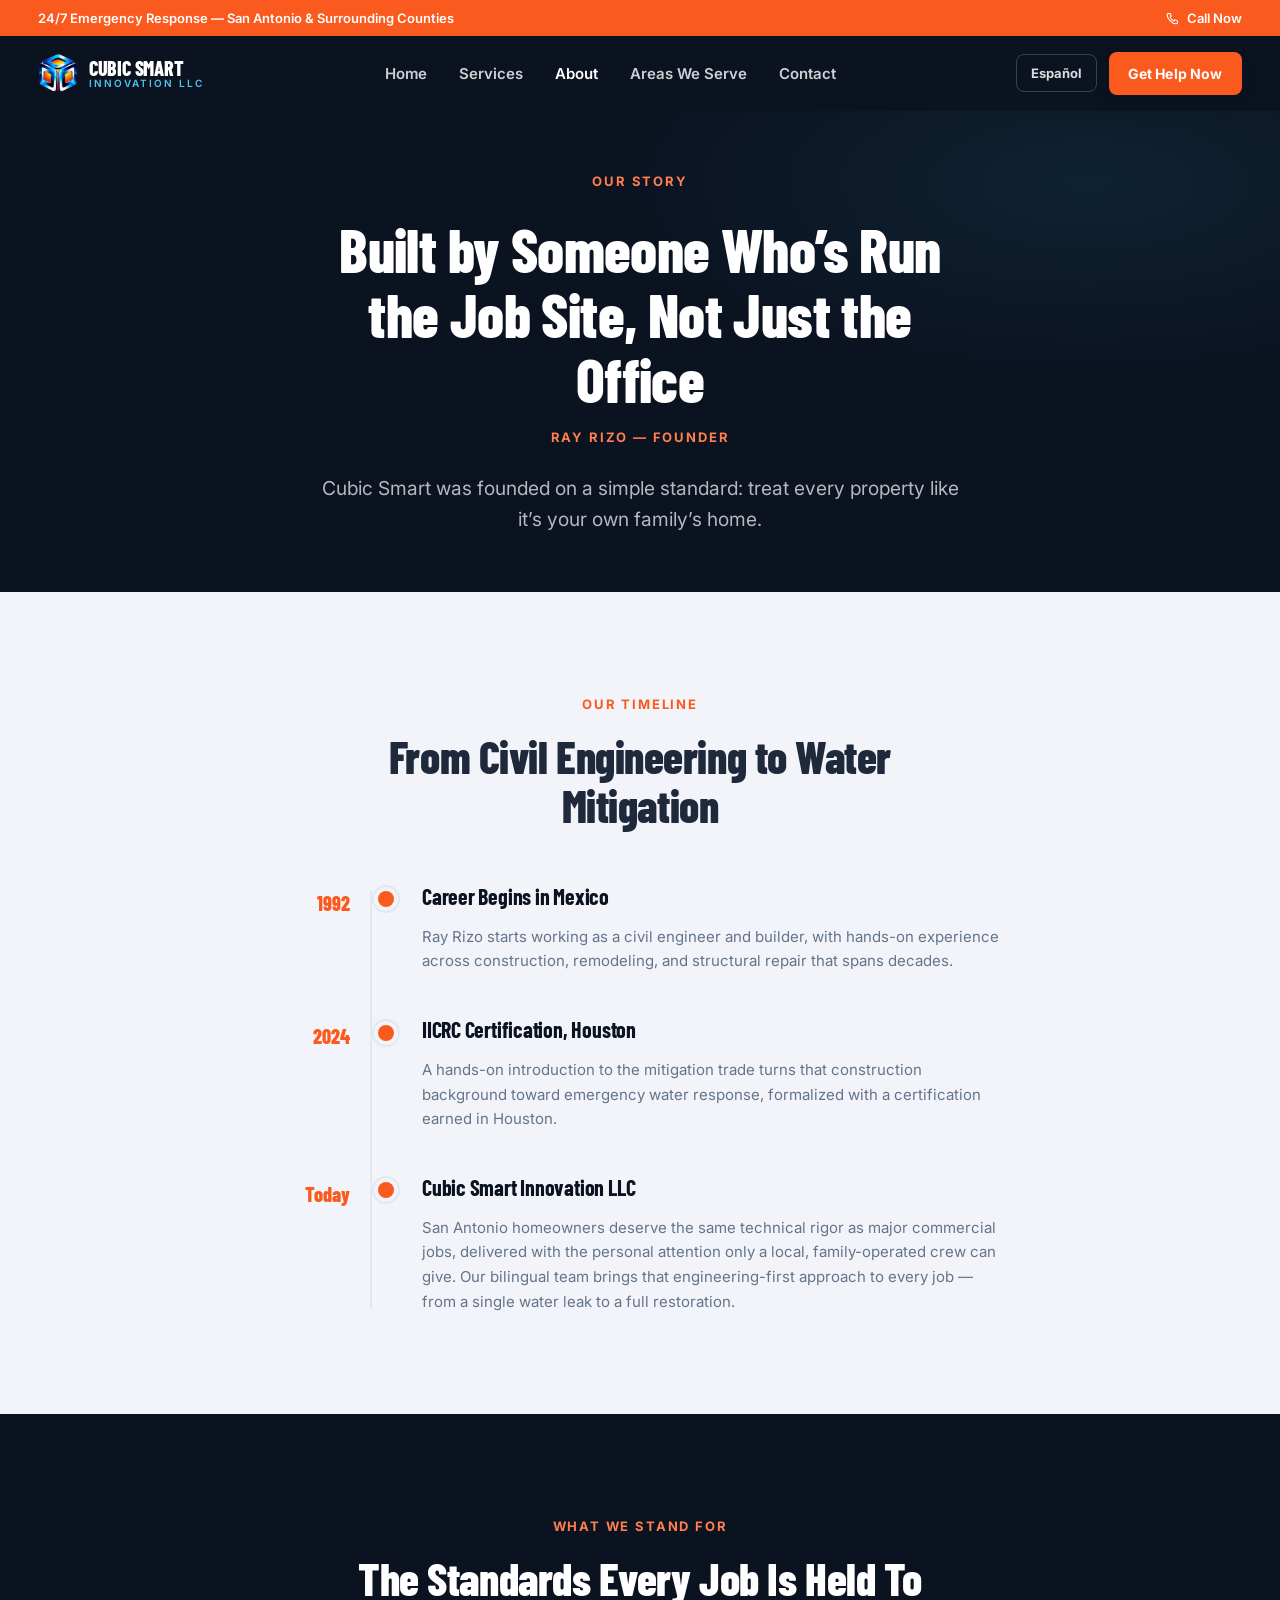
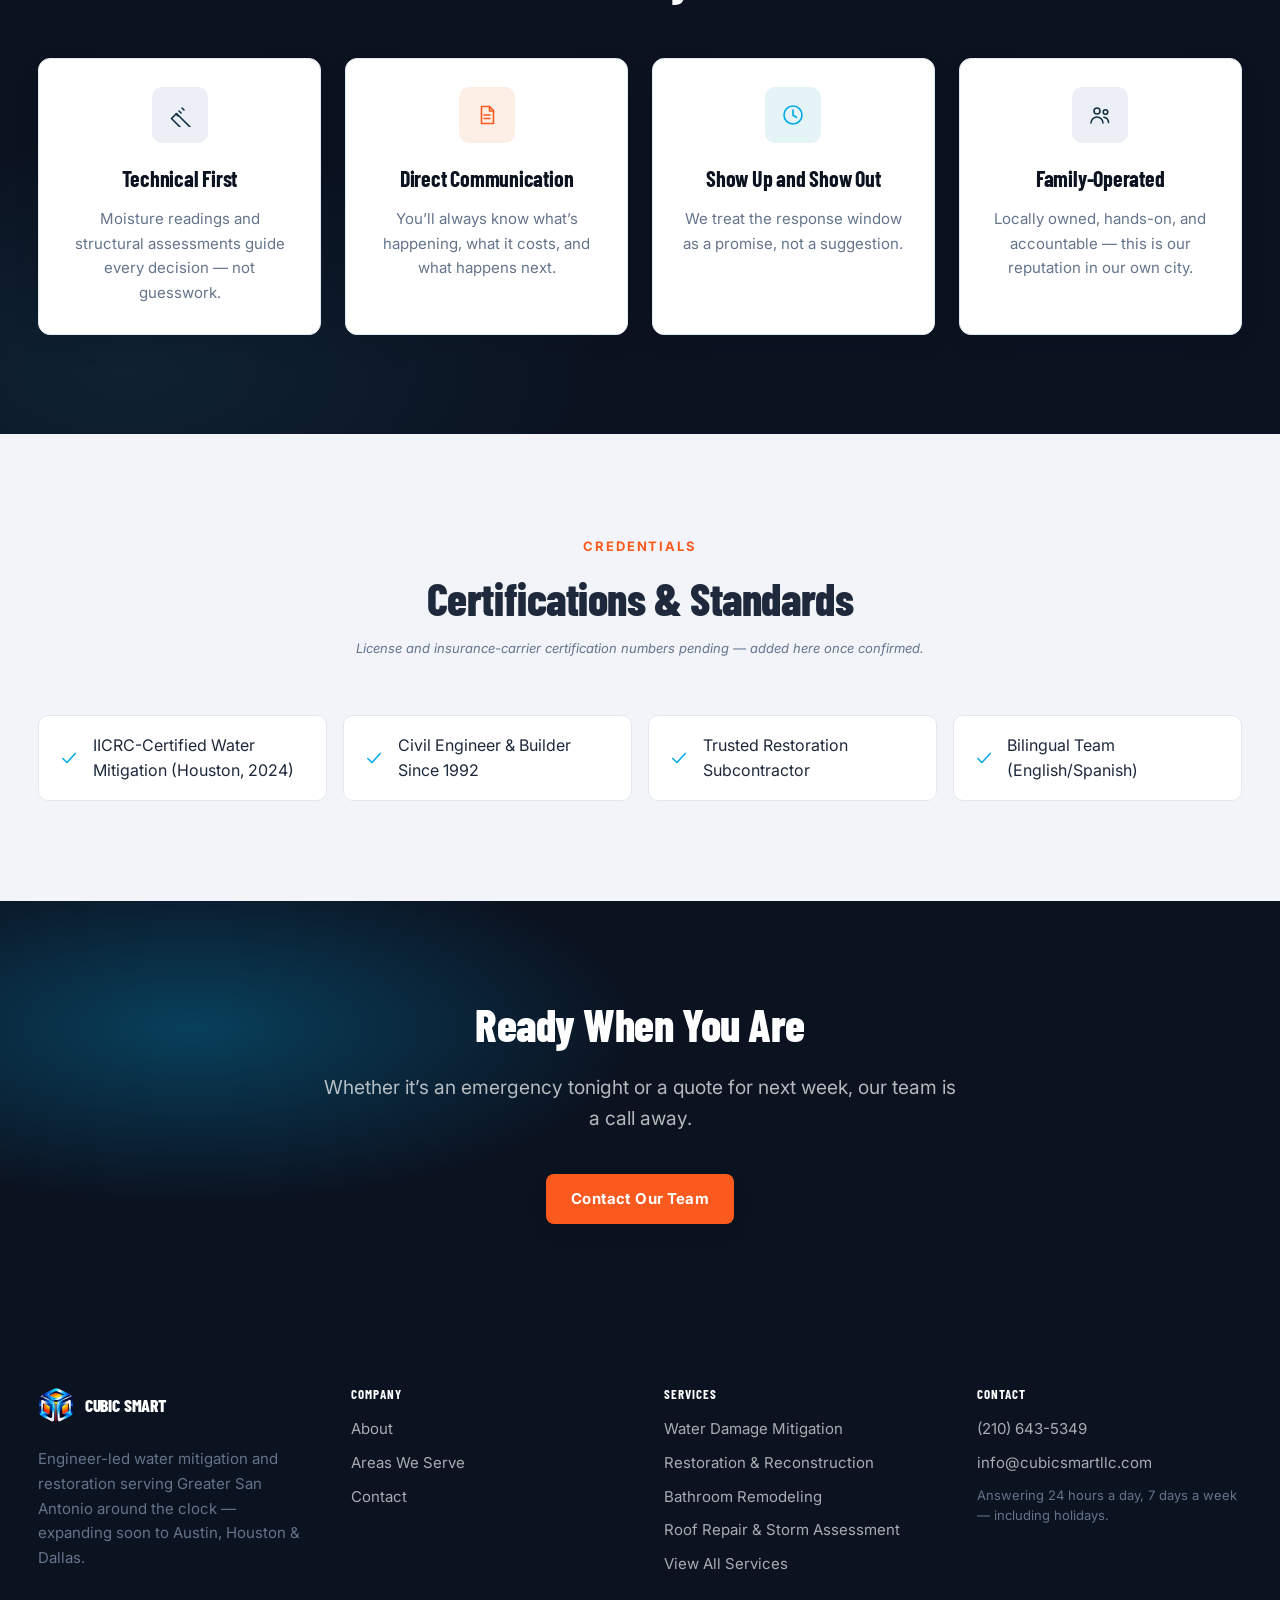
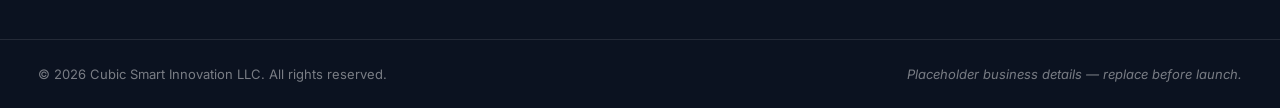
==== commit 87e40aec: "Fix stale placeholder email domain and invisible mobile lang button - info@cubicsmartinnovation.com " ====
--- a/about.html
+++ b/about.html
@@ -10,7 +10,7 @@
   <link rel="preconnect" href="https://fonts.googleapis.com" />
   <link rel="preconnect" href="https://fonts.gstatic.com" crossorigin />
   <link href="https://fonts.googleapis.com/css2?family=Barlow+Condensed:wght@500;600;700;800&family=Inter:wght@400;500;600;700;800&display=swap" rel="stylesheet" />
-  <link rel="stylesheet" href="src/style.css?v=8" />
+  <link rel="stylesheet" href="src/style.css?v=13" />
   <script type="module" src="src/js/main.js"></script>
 </head>
 <body>
@@ -65,7 +65,7 @@
       <a href="areas.html" data-i18n="nav.areas">Areas We Serve</a>
       <a href="contact.html" data-i18n="nav.contact">Contact</a>
       <div class="mobile-menu-actions">
-        <button type="button" data-lang-toggle class="btn btn-outline-dark btn-sm">Español</button>
+        <button type="button" data-lang-toggle class="btn btn-outline btn-sm">Español</button>
         <a href="contact.html" class="btn btn-primary btn-sm" data-i18n="nav.cta">Get Help Now</a>
       </div>
     </div>
@@ -229,7 +229,7 @@
         <h4 class="footer-heading" data-i18n="footer.contact">Contact</h4>
         <ul class="footer-links">
           <li><a href="tel:+12106435349">(210) 643-5349</a></li>
-          <li><a href="mailto:info@cubicsmartinnovation.com">info@cubicsmartinnovation.com</a></li>
+          <li><a href="mailto:info@cubicsmartllc.com">info@cubicsmartllc.com</a></li>
           <li class="small-muted" data-i18n="footer.hours">Answering 24 hours a day, 7 days a week — including holidays.</li>
         </ul>
       </div>
--- a/src/style.css
+++ b/src/style.css
@@ -506,16 +506,25 @@
 }
 .chip svg { width: 16px; height: 16px; color: var(--color-orange); flex-shrink: 0; }
 
-.map-placeholder {
+/* My Maps embeds always include a header strip (map name + creator + "Made
+   with Google My Maps") that Google gives no option to hide. Crop it by
+   sizing the iframe taller than the visible container and shifting it up
+   by the header's height, so overflow:hidden clips the strip off. */
+.map-embed {
   aspect-ratio: 16 / 9;
   border-radius: var(--radius);
-  border: 1px dashed var(--color-line);
-  background: var(--color-paper-dim);
-  display: flex; align-items: center; justify-content: center;
-  flex-direction: column; gap: 0.75rem;
-  color: var(--color-muted); text-align: center; padding: 2rem;
-}
-.map-placeholder svg { width: 40px; height: 40px; color: var(--color-navy); }
+  border: 1px solid var(--color-line);
+  overflow: hidden;
+  position: relative;
+}
+.map-embed iframe {
+  position: absolute;
+  top: -70px;
+  left: 0;
+  width: 100%;
+  height: calc(100% + 70px);
+  border: 0;
+}
 
 /* ---------- Values / certs ---------- */
 .cert-list { display: grid; gap: 1rem; grid-template-columns: repeat(auto-fit, minmax(240px, 1fr)); }
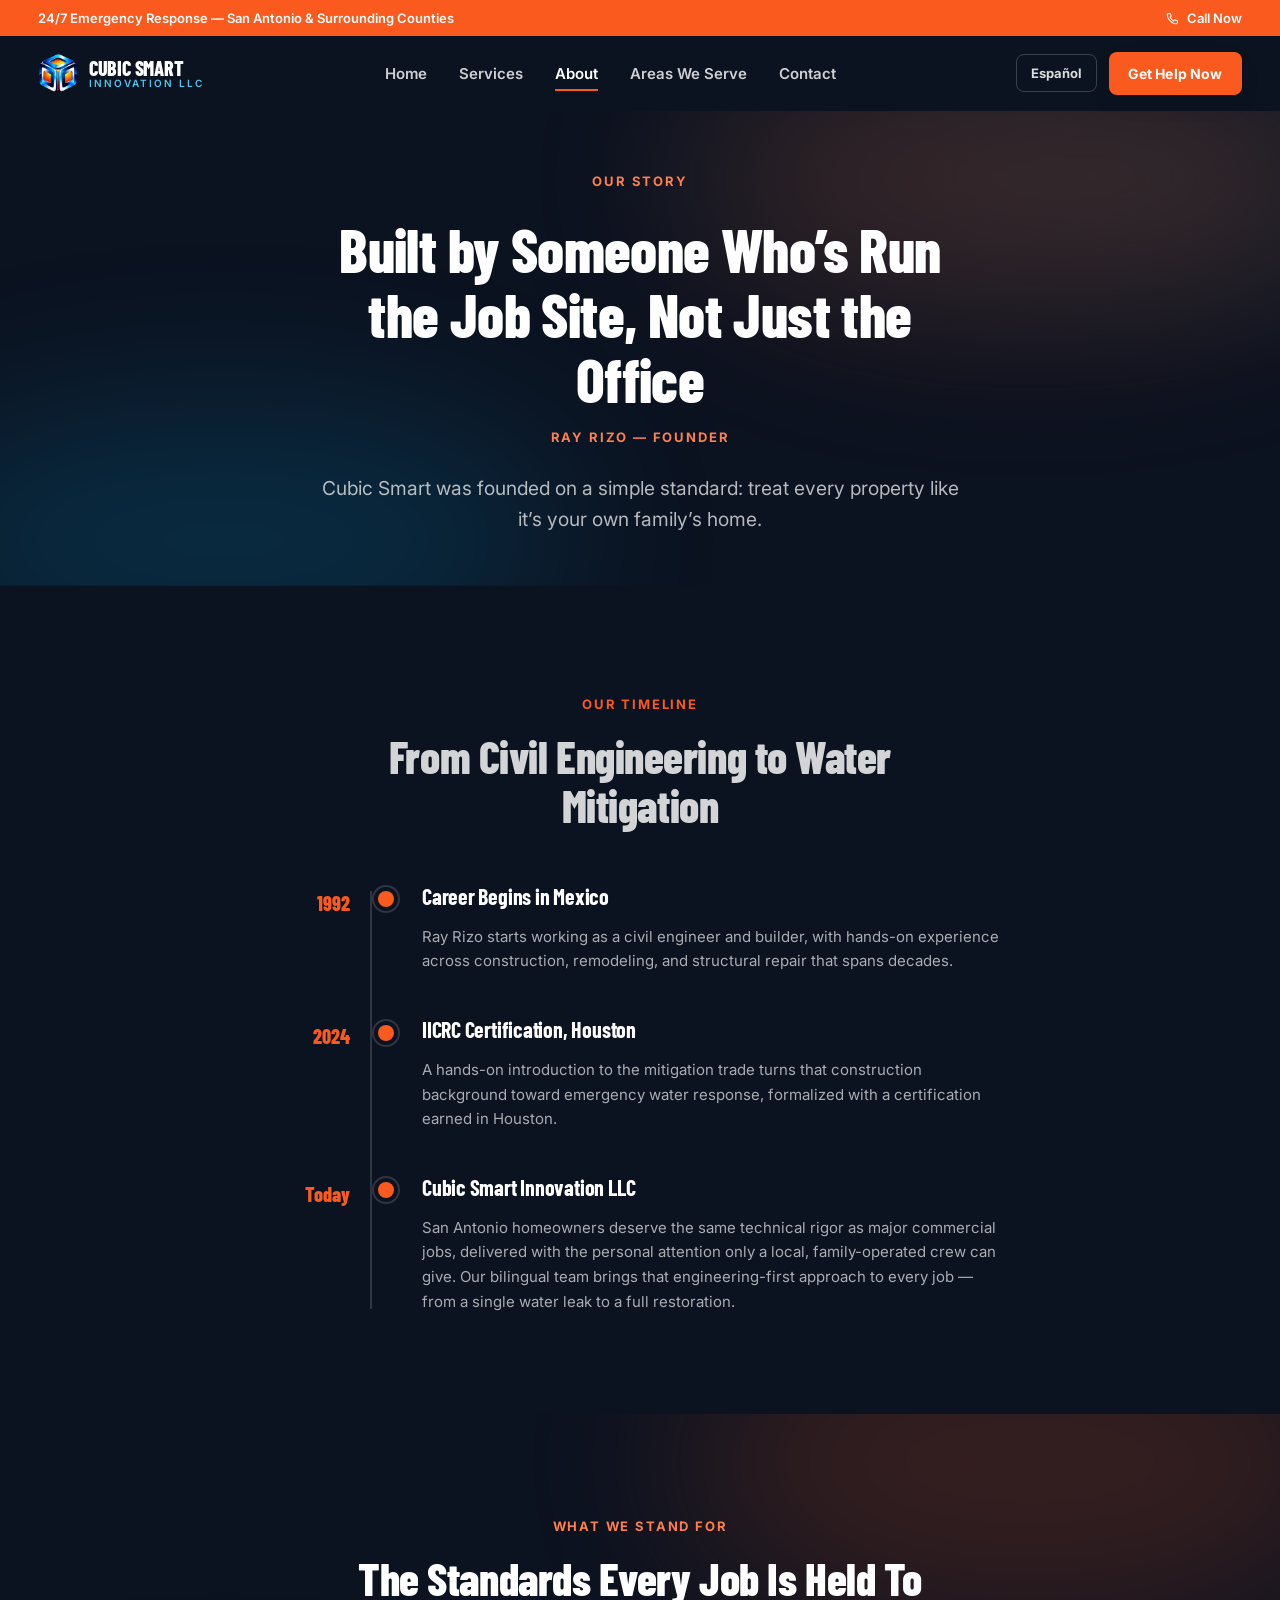
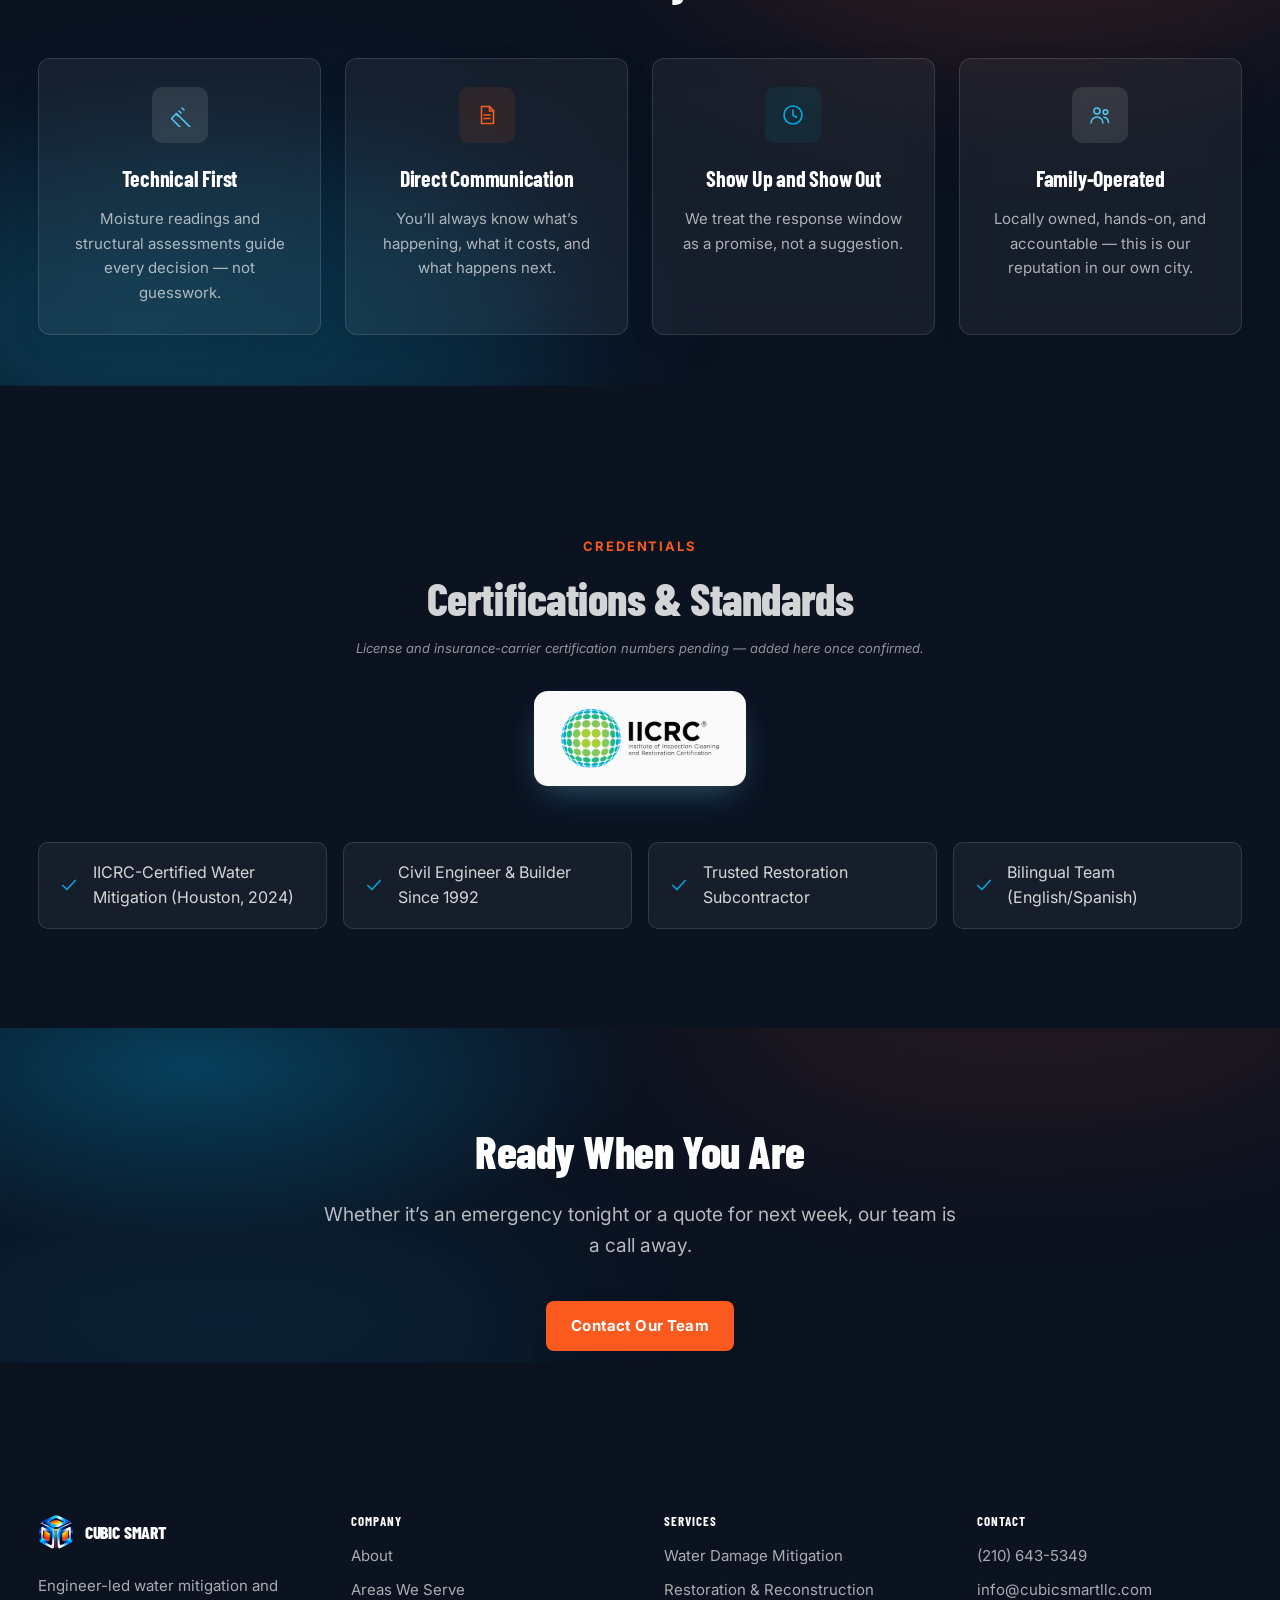
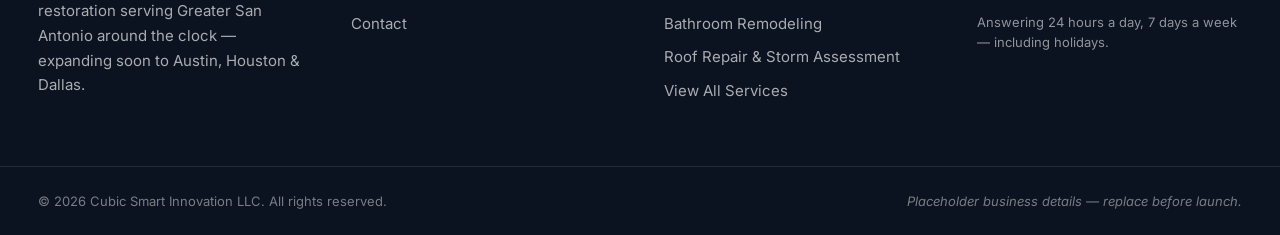
==== commit 53051dec: "Site-wide dark/glass redesign, IICRC + insurance trust signals, polish pass Converts the site from l" ====
--- a/about.html
+++ b/about.html
@@ -10,7 +10,7 @@
   <link rel="preconnect" href="https://fonts.googleapis.com" />
   <link rel="preconnect" href="https://fonts.gstatic.com" crossorigin />
   <link href="https://fonts.googleapis.com/css2?family=Barlow+Condensed:wght@500;600;700;800&family=Inter:wght@400;500;600;700;800&display=swap" rel="stylesheet" />
-  <link rel="stylesheet" href="src/style.css?v=13" />
+  <link rel="stylesheet" href="src/style.css?v=18" />
   <script type="module" src="src/js/main.js"></script>
 </head>
 <body>
@@ -74,7 +74,7 @@
   <main id="main">
     <!-- ============ PAGE HERO ============ -->
     <section class="section-tight section-dark" style="position:relative; overflow:hidden;">
-      <div class="hero-glow" style="background: radial-gradient(55% 60% at 85% 15%, var(--color-navy) 0%, transparent 70%); opacity:0.5;"></div>
+      <div class="glow-field" style="background: radial-gradient(55% 60% at 85% 15%, var(--color-navy) 0%, transparent 70%); opacity:0.5;"></div>
       <div class="container text-center max-w-lead mx-auto" style="position:relative;">
         <span class="eyebrow" data-i18n="about.hero.eyebrow">Our Story</span>
         <h1 class="h1 text-white mt-3" data-i18n="about.hero.title">Built by Someone Who's Run the Job Site, Not Just the Office</h1>
@@ -122,7 +122,7 @@
 
     <!-- ============ VALUES ============ -->
     <section class="section section-dark" style="position:relative; overflow:hidden;">
-      <div class="hero-glow" style="background: radial-gradient(55% 55% at 10% 90%, var(--color-navy) 0%, transparent 70%); opacity:0.5;"></div>
+      <div class="glow-field" style="background: radial-gradient(55% 55% at 10% 90%, var(--color-navy) 0%, transparent 70%); opacity:0.5;"></div>
       <div class="container" style="position:relative;">
         <div class="reveal text-center max-w-content mx-auto">
           <span class="eyebrow" data-i18n="about.values.eyebrow">What We Stand For</span>
@@ -160,6 +160,9 @@
           <span class="eyebrow" data-i18n="about.certs.eyebrow">Credentials</span>
           <h2 class="h2 mt-2" data-i18n="about.certs.title">Certifications &amp; Standards</h2>
           <p class="small-muted italic mt-2" data-i18n="about.certs.note">License and insurance-carrier certification numbers pending — added here once confirmed.</p>
+          <span class="cert-badge mt-4">
+            <img src="assets/brand/iicrc-logo-web.webp" alt="IICRC Certified — Institute of Inspection, Cleaning and Restoration Certification" width="480" height="179" loading="lazy" />
+          </span>
         </div>
         <div class="cert-list mt-6" data-reveal-group>
           <div class="cert-item">
@@ -184,7 +187,7 @@
 
     <!-- ============ CTA ============ -->
     <section class="section section-dark" style="position:relative; overflow:hidden;">
-      <div class="hero-glow" style="background: radial-gradient(50% 60% at 15% 30%, var(--color-cyan) 0%, transparent 70%); opacity:0.3;"></div>
+      <div class="glow-field" style="background: radial-gradient(50% 60% at 15% 30%, var(--color-cyan) 0%, transparent 70%); opacity:0.3;"></div>
       <div class="container reveal text-center" style="position:relative;">
         <h2 class="h2 text-white" data-i18n="about.cta.title">Ready When You Are</h2>
         <p class="lead on-dark mx-auto max-w-content mt-3" data-i18n="about.cta.body">Whether it's an emergency tonight or a quote for next week, our team is a call away.</p>
--- a/src/style.css
+++ b/src/style.css
@@ -54,8 +54,8 @@
 body {
   margin: 0;
   font-family: var(--font-body);
-  background: var(--color-paper);
-  color: var(--color-body);
+  background: var(--color-ink);
+  color: rgba(255,255,255,0.82);
   -webkit-font-smoothing: antialiased;
   line-height: 1.55;
 }
@@ -95,7 +95,7 @@
 .section { padding-block: var(--space-section); }
 .section-tight { padding-block: clamp(2.5rem, 2rem + 2vw, 4rem); }
 .section-dark { background: var(--color-ink); color: rgba(255,255,255,0.85); }
-.section-dim { background: var(--color-paper-dim); }
+.section-dim { background: var(--color-ink-soft); }
 .section-border-b { border-bottom: 1px solid var(--color-line); }
 
 .stack { display: flex; flex-direction: column; }
@@ -149,14 +149,17 @@
 .h1 { font-size: clamp(2.4rem, 1.9rem + 2.4vw, 3.75rem); font-weight: 800; }
 .h2 { font-size: clamp(1.9rem, 1.6rem + 1.5vw, 2.85rem); font-weight: 800; }
 .h3 { font-size: clamp(1.15rem, 1.05rem + 0.4vw, 1.375rem); font-weight: 700; }
-.lead { font-size: clamp(1.05rem, 1rem + 0.3vw, 1.2rem); color: var(--color-muted); line-height: 1.6; }
-.body-muted { color: var(--color-muted); font-size: 0.9375rem; line-height: 1.65; }
-.small-muted { color: var(--color-muted); font-size: 0.8125rem; }
+.lead { font-size: clamp(1.05rem, 1rem + 0.3vw, 1.2rem); color: rgba(255,255,255,0.7); line-height: 1.6; }
+.body-muted { color: rgba(255,255,255,0.65); font-size: 0.9375rem; line-height: 1.65; }
+.small-muted { color: rgba(255,255,255,0.55); font-size: 0.8125rem; }
 .on-dark { color: rgba(255,255,255,0.7); }
 .on-dark-strong { color: rgba(255,255,255,0.92); }
 .on-dark .eyebrow, .section-dark .eyebrow { color: var(--color-orange-light); }
 .text-white { color: white; }
-.text-ink { color: var(--color-ink); }
+/* Repointed from near-black to white — the whole site is dark now, so every
+   existing h2/h3.text-ink usage (originally meant for text on a white card)
+   automatically becomes correct without touching each instance in HTML. */
+.text-ink { color: white; }
 .text-navy { color: var(--color-navy); }
 .text-orange { color: var(--color-orange); }
 .italic { font-style: italic; }
@@ -191,23 +194,31 @@
 .btn-outline:hover { border-color: white; background: rgba(255,255,255,0.08); }
 .btn-outline-dark {
   background: transparent;
-  border: 2px solid var(--color-line);
-  color: var(--color-ink);
-}
-.btn-outline-dark:hover { border-color: var(--color-navy); background: var(--color-paper-dim); }
+  border: 2px solid rgba(255,255,255,0.35);
+  color: white;
+}
+.btn-outline-dark:hover { border-color: white; background: rgba(255,255,255,0.08); }
 .btn-sm { padding: 0.65rem 1.2rem; min-height: 40px; font-size: 0.875rem; }
 .btn-block { width: 100%; }
 
 /* ---------- Cards ---------- */
 .card {
-  background: white;
-  border: 1px solid var(--color-line);
+  position: relative;
+  background: rgba(255,255,255,0.05);
+  border: 1px solid rgba(255,255,255,0.12);
   border-radius: var(--radius);
   padding: 1.75rem;
+  backdrop-filter: blur(16px);
+  -webkit-backdrop-filter: blur(16px);
+  overflow: hidden;
   box-shadow: var(--shadow-soft);
   transition: transform 200ms ease, box-shadow 200ms ease, border-color 200ms ease;
 }
-.card:hover { transform: translateY(-3px); box-shadow: var(--shadow-lift); border-color: rgba(250, 90, 30, 0.25); }
+.card:hover {
+  transform: perspective(800px) translateY(-3px) rotateX(var(--tilt-x, 0deg)) rotateY(var(--tilt-y, 0deg));
+  box-shadow: var(--shadow-lift);
+  border-color: rgba(250, 90, 30, 0.35);
+}
 .card-quiet { box-shadow: none; }
 /* Left accent stripe tying a service card back to its division's color —
    set --division-accent inline (or inherit it from the division-header above). */
@@ -229,8 +240,8 @@
   width: 56px;
   height: 56px;
   border-radius: 10px;
-  background: rgba(30, 58, 138, 0.08);
-  color: var(--color-navy);
+  background: rgba(255,255,255,0.1);
+  color: var(--color-cyan-light);
 }
 .service-icon svg { width: 24px; height: 24px; }
 .service-icon-sm { width: 44px; height: 44px; border-radius: 8px; flex-shrink: 0; }
@@ -255,34 +266,73 @@
   gap: 1.75rem;
   padding: 1.75rem 2rem;
   border-radius: var(--radius);
-  border: 1px solid var(--division-accent, var(--color-line));
-  background: var(--color-paper-dim);
-  background: linear-gradient(135deg, color-mix(in srgb, var(--division-accent, var(--color-line)) 12%, white), white 70%);
+  border: 1px solid color-mix(in srgb, var(--division-accent, rgba(255,255,255,0.3)) 45%, transparent);
+  background: linear-gradient(135deg, color-mix(in srgb, var(--division-accent, rgba(255,255,255,0.3)) 16%, var(--color-ink-soft)), var(--color-ink-soft) 70%);
+  backdrop-filter: blur(16px);
+  -webkit-backdrop-filter: blur(16px);
   overflow: hidden;
   margin-bottom: 1.75rem;
 }
 .division-header::before {
   content: '';
   position: absolute; inset: 0;
-  background: radial-gradient(45% 90% at 100% 0%, color-mix(in srgb, var(--division-accent, var(--color-line)) 18%, transparent), transparent 70%);
+  background: radial-gradient(45% 90% at 100% 0%, color-mix(in srgb, var(--division-accent, rgba(255,255,255,0.3)) 25%, transparent), transparent 70%);
   pointer-events: none;
 }
-.division-header img { position: relative; height: 92px; width: auto; flex-shrink: 0; filter: drop-shadow(0 6px 14px rgba(11,18,32,0.12)); }
+.division-header img { position: relative; height: 92px; width: auto; flex-shrink: 0; filter: drop-shadow(0 6px 14px rgba(0,0,0,0.4)); }
 .division-header-text { position: relative; display: flex; flex-direction: column; }
-.division-header-name { font-family: var(--font-display); font-size: clamp(1.5rem, 1.3rem + 0.6vw, 1.85rem); font-weight: 800; color: var(--color-ink); }
-.division-header-tag { font-size: 0.9375rem; color: var(--color-muted); margin-top: 0.25rem; }
+.division-header-name { font-family: var(--font-display); font-size: clamp(1.5rem, 1.3rem + 0.6vw, 1.85rem); font-weight: 800; color: white; }
+.division-header-tag { font-size: 0.9375rem; color: rgba(255,255,255,0.6); margin-top: 0.25rem; }
 @media (max-width: 560px) {
   .division-header { flex-direction: column; text-align: center; padding: 1.5rem; }
   .division-header img { height: 72px; }
 }
 
-.stat-value { font-family: var(--font-display); font-size: clamp(2rem, 1.7rem + 1vw, 2.5rem); font-weight: 800; color: var(--color-navy); }
+.stat-value { font-family: var(--font-display); font-size: clamp(2rem, 1.7rem + 1vw, 2.5rem); font-weight: 800; color: white; }
+
+/* Third-party certification marks (IICRC, etc.) keep their own official colors —
+   a light plate lets the black wordmark stay legible on our dark background
+   without us recoloring someone else's logo. Brand-colored glow + a slow shine
+   sweep give the plate some dimension instead of sitting flat on the page. */
+.cert-badge {
+  position: relative;
+  display: inline-flex;
+  align-items: center;
+  justify-content: center;
+  padding: 1.1rem 1.6rem;
+  background: rgba(255,255,255,0.98);
+  border-radius: 14px;
+  flex-shrink: 0;
+  overflow: hidden;
+  box-shadow:
+    0 14px 36px -10px rgba(0, 170, 230, 0.4),
+    0 10px 28px -12px rgba(250, 90, 30, 0.3);
+}
+.cert-badge img { position: relative; z-index: 1; height: 60px; width: auto; display: block; }
+.cert-badge::after {
+  content: '';
+  position: absolute;
+  top: -60%; left: -60%;
+  width: 35%; height: 220%;
+  background: linear-gradient(120deg, transparent, rgba(0, 170, 230, 0.35), transparent);
+  transform: rotate(20deg);
+  animation: badge-shine 5s ease-in-out infinite;
+}
+@keyframes badge-shine {
+  0%, 30% { left: -60%; }
+  70%, 100% { left: 140%; }
+}
+@media (prefers-reduced-motion: reduce) {
+  .cert-badge::after { display: none; }
+}
+.stat-value.stat-value--on-dark { color: white; }
+.stat-card { padding: 1.75rem 1.25rem; }
 
 /* ---------- Timeline (About page) ---------- */
 .timeline { position: relative; max-width: 720px; margin-inline: auto; }
 .timeline::before {
   content: ''; position: absolute; left: 90px; top: 6px; bottom: 6px;
-  width: 2px; background: var(--color-line);
+  width: 2px; background: rgba(255,255,255,0.15);
 }
 .timeline-item {
   position: relative; display: grid;
@@ -297,7 +347,7 @@
 .timeline-dot {
   grid-column: 2; position: relative; z-index: 1;
   width: 16px; height: 16px; border-radius: 999px; background: var(--color-orange);
-  box-shadow: 0 0 0 4px var(--color-paper), 0 0 0 6px var(--color-line);
+  box-shadow: 0 0 0 4px var(--color-ink), 0 0 0 6px rgba(255,255,255,0.15);
   margin-inline: auto; margin-top: 0.4rem;
 }
 .timeline-body { grid-column: 3; }
@@ -338,8 +388,15 @@
 
 .nav-links { display: none; align-items: center; gap: 2rem; font-size: 0.9375rem; font-weight: 600; color: rgba(255,255,255,0.8); }
 @media (min-width: 1080px) { .nav-links { display: flex; } }
-.nav-links a { transition: color 180ms ease; white-space: nowrap; }
+.nav-links a { position: relative; transition: color 180ms ease; white-space: nowrap; }
 .nav-links a:hover, .nav-links a[aria-current="page"] { color: white; }
+.nav-links a::after {
+  content: '';
+  position: absolute; left: 50%; right: 50%; bottom: -6px;
+  height: 2px; background: var(--color-orange);
+  transition: left 220ms ease, right 220ms ease;
+}
+.nav-links a:hover::after, .nav-links a[aria-current="page"]::after { left: 0; right: 0; }
 
 .nav-actions { display: flex; align-items: center; gap: 0.75rem; }
 .lang-toggle {
@@ -415,22 +472,37 @@
   outline: 1px solid rgba(255,255,255,0.15);
 }
 .ripple-core svg { width: 64px; height: 64px; color: var(--color-cyan-light); }
+.ripple-core img { width: 76px; height: auto; display: block; }
 
 .floating-badge {
   position: absolute;
   display: flex; align-items: center; gap: 0.75rem;
-  padding: 1rem; background: white; border-radius: var(--radius);
-  box-shadow: var(--shadow-lift); border: 1px solid var(--color-line);
-}
-.floating-badge--top { top: 1rem; left: -0.5rem; }
-.floating-badge--bottom { bottom: 1.5rem; right: -0.75rem; }
-.floating-badge .stat-value { font-size: 1.25rem; }
+  padding: 1rem; border-radius: var(--radius);
+  box-shadow: var(--shadow-lift);
+}
+/* Compound selector — .glass's own `position: relative` (needed for its ::before
+   sheen) would otherwise win over .floating-badge's `position: absolute` since
+   both are single-class rules and .glass is declared later in the file. */
+.floating-badge.glass { position: absolute; width: auto; }
+/* Independent, offset bob so the two badges don't move in lockstep — reads as
+   two things quietly floating rather than one mechanical loop. */
+.floating-badge--top { top: 1rem; left: -0.5rem; animation: badge-float 4.5s ease-in-out infinite; }
+.floating-badge--bottom { bottom: 1.5rem; right: -0.75rem; animation: badge-float 4.5s ease-in-out infinite; animation-delay: -2.2s; }
+@keyframes badge-float {
+  0%, 100% { transform: translateY(0); }
+  50% { transform: translateY(-8px); }
+}
+@media (prefers-reduced-motion: reduce) {
+  .floating-badge--top, .floating-badge--bottom { animation: none; }
+}
+.floating-badge .stat-value { font-size: 1.25rem; color: white; }
+.floating-badge .small-muted { color: rgba(255,255,255,0.65); }
 
 /* ---------- Process ---------- */
 .process-grid { position: relative; }
 .process-line { display: none; }
 @media (min-width: 1080px) {
-  .process-line { display: block; position: absolute; left: 0; right: 0; top: 1.5rem; height: 1px; background: var(--color-line); }
+  .process-line { display: block; position: absolute; left: 0; right: 0; top: 1.5rem; height: 1px; background: rgba(255,255,255,0.15); }
 }
 .process-step { position: relative; text-align: center; }
 .process-num {
@@ -443,8 +515,8 @@
 .process-num--accent { background: var(--color-orange); }
 
 /* ---------- Testimonials ---------- */
-.testimonial p { color: var(--color-ink); font-size: 0.9375rem; line-height: 1.65; }
-.testimonial footer { margin-top: 1.25rem; font-size: 0.875rem; font-weight: 700; color: var(--color-muted); }
+.testimonial p { color: rgba(255,255,255,0.88); font-size: 0.9375rem; line-height: 1.65; }
+.testimonial footer { margin-top: 1.25rem; font-size: 0.875rem; font-weight: 700; color: rgba(255,255,255,0.55); }
 
 /* ---------- Footer ---------- */
 .site-footer { background: var(--color-ink); color: rgba(255,255,255,0.65); }
@@ -461,22 +533,26 @@
 
 /* ---------- Forms ---------- */
 .field { display: flex; flex-direction: column; gap: 0.4rem; }
-.field label { font-size: 0.875rem; font-weight: 600; color: var(--color-ink); }
+.field label { font-size: 0.875rem; font-weight: 600; color: rgba(255,255,255,0.85); }
 .field input, .field select, .field textarea {
   font: inherit;
   padding: 0.75rem 0.9rem;
-  border: 1px solid var(--color-line);
+  border: 1px solid rgba(255,255,255,0.18);
   border-radius: 8px;
-  background: white;
-  color: var(--color-ink);
+  background: rgba(255,255,255,0.06);
+  color: white;
   min-height: 46px;
   transition: border-color 150ms ease, box-shadow 150ms ease;
 }
+.field input::placeholder, .field textarea::placeholder { color: rgba(255,255,255,0.35); }
 .field textarea { min-height: 110px; resize: vertical; }
 .field input:focus, .field select:focus, .field textarea:focus {
   outline: none;
-  border-color: var(--color-navy);
-  box-shadow: 0 0 0 3px rgba(30, 58, 138, 0.15);
+  border-color: var(--color-cyan);
+  box-shadow: 0 0 0 3px rgba(0, 170, 230, 0.25), 0 0 22px -4px rgba(0, 170, 230, 0.4);
+}
+.field input, .field select, .field textarea {
+  transition: border-color 220ms ease, box-shadow 220ms ease;
 }
 .form-grid { display: grid; gap: 1.25rem; grid-template-columns: repeat(auto-fit, minmax(220px, 1fr)); }
 .form-grid--full { grid-column: 1 / -1; }
@@ -484,7 +560,8 @@
 .contact-option {
   display: flex; gap: 1rem; align-items: flex-start;
   padding: 1.5rem; border-radius: var(--radius);
-  border: 1px solid var(--color-line); background: white;
+  border: 1px solid rgba(255,255,255,0.12); background: rgba(255,255,255,0.05);
+  backdrop-filter: blur(16px); -webkit-backdrop-filter: blur(16px);
 }
 
 .success-panel { text-align: center; padding: 2.5rem 1.5rem; }
@@ -497,13 +574,18 @@
 .hidden { display: none !important; }
 
 /* ---------- Areas / list chips ---------- */
-.chip-grid { display: grid; gap: 0.75rem; grid-template-columns: repeat(auto-fill, minmax(160px, 1fr)); }
+/* Flex-wrap + centered, not a grid — with an odd item count a grid leaves the
+   last row ragged/left-aligned (looks unfinished); a centered flex row settles
+   any leftover count in the middle instead, which reads as intentional. */
+.chip-grid { display: flex; flex-wrap: wrap; justify-content: center; gap: 0.75rem; }
 .chip {
   display: flex; align-items: center; gap: 0.6rem;
-  padding: 0.85rem 1rem; border-radius: 8px;
-  border: 1px solid var(--color-line); background: white;
-  font-size: 0.9375rem; font-weight: 600; color: var(--color-ink);
-}
+  padding: 0.85rem 1.1rem; border-radius: 8px;
+  border: 1px solid rgba(255,255,255,0.12); background: rgba(255,255,255,0.05);
+  font-size: 0.9375rem; font-weight: 600; color: white;
+  transition: transform 200ms ease, border-color 200ms ease, background 200ms ease;
+}
+.chip:hover { transform: translateY(-2px); border-color: rgba(255,255,255,0.3); background: rgba(255,255,255,0.09); }
 .chip svg { width: 16px; height: 16px; color: var(--color-orange); flex-shrink: 0; }
 
 /* My Maps embeds always include a header strip (map name + creator + "Made
@@ -513,7 +595,7 @@
 .map-embed {
   aspect-ratio: 16 / 9;
   border-radius: var(--radius);
-  border: 1px solid var(--color-line);
+  border: 1px solid rgba(255,255,255,0.14);
   overflow: hidden;
   position: relative;
 }
@@ -528,21 +610,25 @@
 
 /* ---------- Values / certs ---------- */
 .cert-list { display: grid; gap: 1rem; grid-template-columns: repeat(auto-fit, minmax(240px, 1fr)); }
-.cert-item { display: flex; align-items: center; gap: 0.85rem; padding: 1.1rem 1.25rem; border-radius: 10px; background: white; border: 1px solid var(--color-line); }
+.cert-item { display: flex; align-items: center; gap: 0.85rem; padding: 1.1rem 1.25rem; border-radius: 10px; background: rgba(255,255,255,0.05); border: 1px solid rgba(255,255,255,0.12); }
 .cert-item svg { width: 20px; height: 20px; color: var(--color-cyan); flex-shrink: 0; }
 
-/* ---------- Reveal animation (IntersectionObserver-driven) ---------- */
+/* ---------- Reveal animation (IntersectionObserver-driven) ----------
+   Blur-to-focus rather than a flat slide-fade — elements resolve into
+   place like a lens focusing, instead of the generic AOS fade-up look. */
 .reveal {
   opacity: 0;
-  transform: translateY(18px);
-  transition: opacity 600ms ease, transform 600ms ease;
-}
-.reveal.is-visible { opacity: 1; transform: translateY(0); }
+  transform: translateY(18px) scale(0.98);
+  filter: blur(6px);
+  transition: opacity 650ms ease, transform 650ms ease, filter 650ms ease;
+}
+.reveal.is-visible { opacity: 1; transform: translateY(0) scale(1); filter: blur(0); }
 
 .hero-anim {
   opacity: 0;
-  transform: translateY(20px);
-  animation: hero-in 700ms ease forwards;
+  transform: translateY(20px) scale(0.98);
+  filter: blur(6px);
+  animation: hero-in 750ms ease forwards;
 }
 .hero-anim--1 { animation-delay: 40ms; }
 .hero-anim--2 { animation-delay: 140ms; }
@@ -550,7 +636,91 @@
 .hero-anim--4 { animation-delay: 380ms; }
 .hero-anim--5 { animation-delay: 480ms; }
 @keyframes hero-in {
-  to { opacity: 1; transform: translateY(0); }
+  to { opacity: 1; transform: translateY(0) scale(1); filter: blur(0); }
+}
+
+/* ---------- Ambient glow field (slow-drifting blooms behind dark sections) ----------
+   --scroll-shift is set by initScrollParallax() as each section moves through the
+   viewport, layered on top of the blobs' own independent drift keyframes below. */
+.glow-field {
+  position: absolute; inset: 0; pointer-events: none; overflow: hidden;
+  transform: translateY(var(--scroll-shift, 0px));
+}
+.glow-field::before,
+.glow-field::after {
+  content: '';
+  position: absolute;
+  width: 55%; height: 55%;
+  border-radius: 50%;
+  filter: blur(90px);
+  opacity: 0.35;
+}
+.glow-field::before {
+  top: -12%; right: -8%;
+  background: var(--color-orange);
+  animation: drift-a 26s ease-in-out infinite;
+}
+.glow-field::after {
+  bottom: -18%; left: -10%;
+  background: var(--color-cyan);
+  animation: drift-b 32s ease-in-out infinite;
+}
+@keyframes drift-a {
+  0%, 100% { transform: translate(0, 0) scale(1); }
+  50% { transform: translate(3%, -4%) scale(1.08); }
+}
+@keyframes drift-b {
+  0%, 100% { transform: translate(0, 0) scale(1); }
+  50% { transform: translate(-4%, 3%) scale(1.05); }
+}
+@media (prefers-reduced-motion: reduce) {
+  .glow-field::before, .glow-field::after { animation: none; }
+}
+
+/* ---------- Glass surfaces (frosted panels for dark sections) ----------
+   .glass is the visual treatment only — layout/position stays on whatever
+   component class it's paired with (.floating-badge, .stat-card, etc). */
+.glass {
+  position: relative;
+  background: rgba(255,255,255,0.06);
+  border: 1px solid rgba(255,255,255,0.14);
+  border-radius: var(--radius);
+  backdrop-filter: blur(18px);
+  -webkit-backdrop-filter: blur(18px);
+  overflow: hidden;
+  transition: transform 260ms ease, border-color 260ms ease, box-shadow 260ms ease;
+}
+/* Cursor-tracked light sheen — JS sets --px/--py on mousemove; static center otherwise.
+   Shared with .card so every card sitewide (service cards, testimonials, values,
+   contact options) gets the same glass treatment without needing a second class. */
+.glass::before, .card::before {
+  content: '';
+  position: absolute;
+  inset: 0;
+  background: radial-gradient(220px circle at var(--px, 50%) var(--py, 50%), rgba(255,255,255,0.16), transparent 60%);
+  opacity: 0;
+  transition: opacity 320ms ease;
+  pointer-events: none;
+}
+.glass:hover::before, .card:hover::before { opacity: 1; }
+.glass:hover { transform: translateY(-3px); border-color: rgba(255,255,255,0.28); box-shadow: 0 20px 50px -20px rgba(0,0,0,0.55); }
+@media (hover: none) {
+  .glass::before, .card::before { display: none; }
+}
+
+/* ---------- Button click bloom ---------- */
+.btn { position: relative; overflow: hidden; }
+.btn-bloom {
+  position: absolute;
+  width: 12px; height: 12px;
+  border-radius: 999px;
+  background: rgba(255,255,255,0.55);
+  transform: translate(-50%, -50%) scale(0);
+  pointer-events: none;
+  animation: bloom-out 550ms ease-out forwards;
+}
+@keyframes bloom-out {
+  to { transform: translate(-50%, -50%) scale(18); opacity: 0; }
 }
 
 /* Utility spacing (small, deliberately scoped set) */
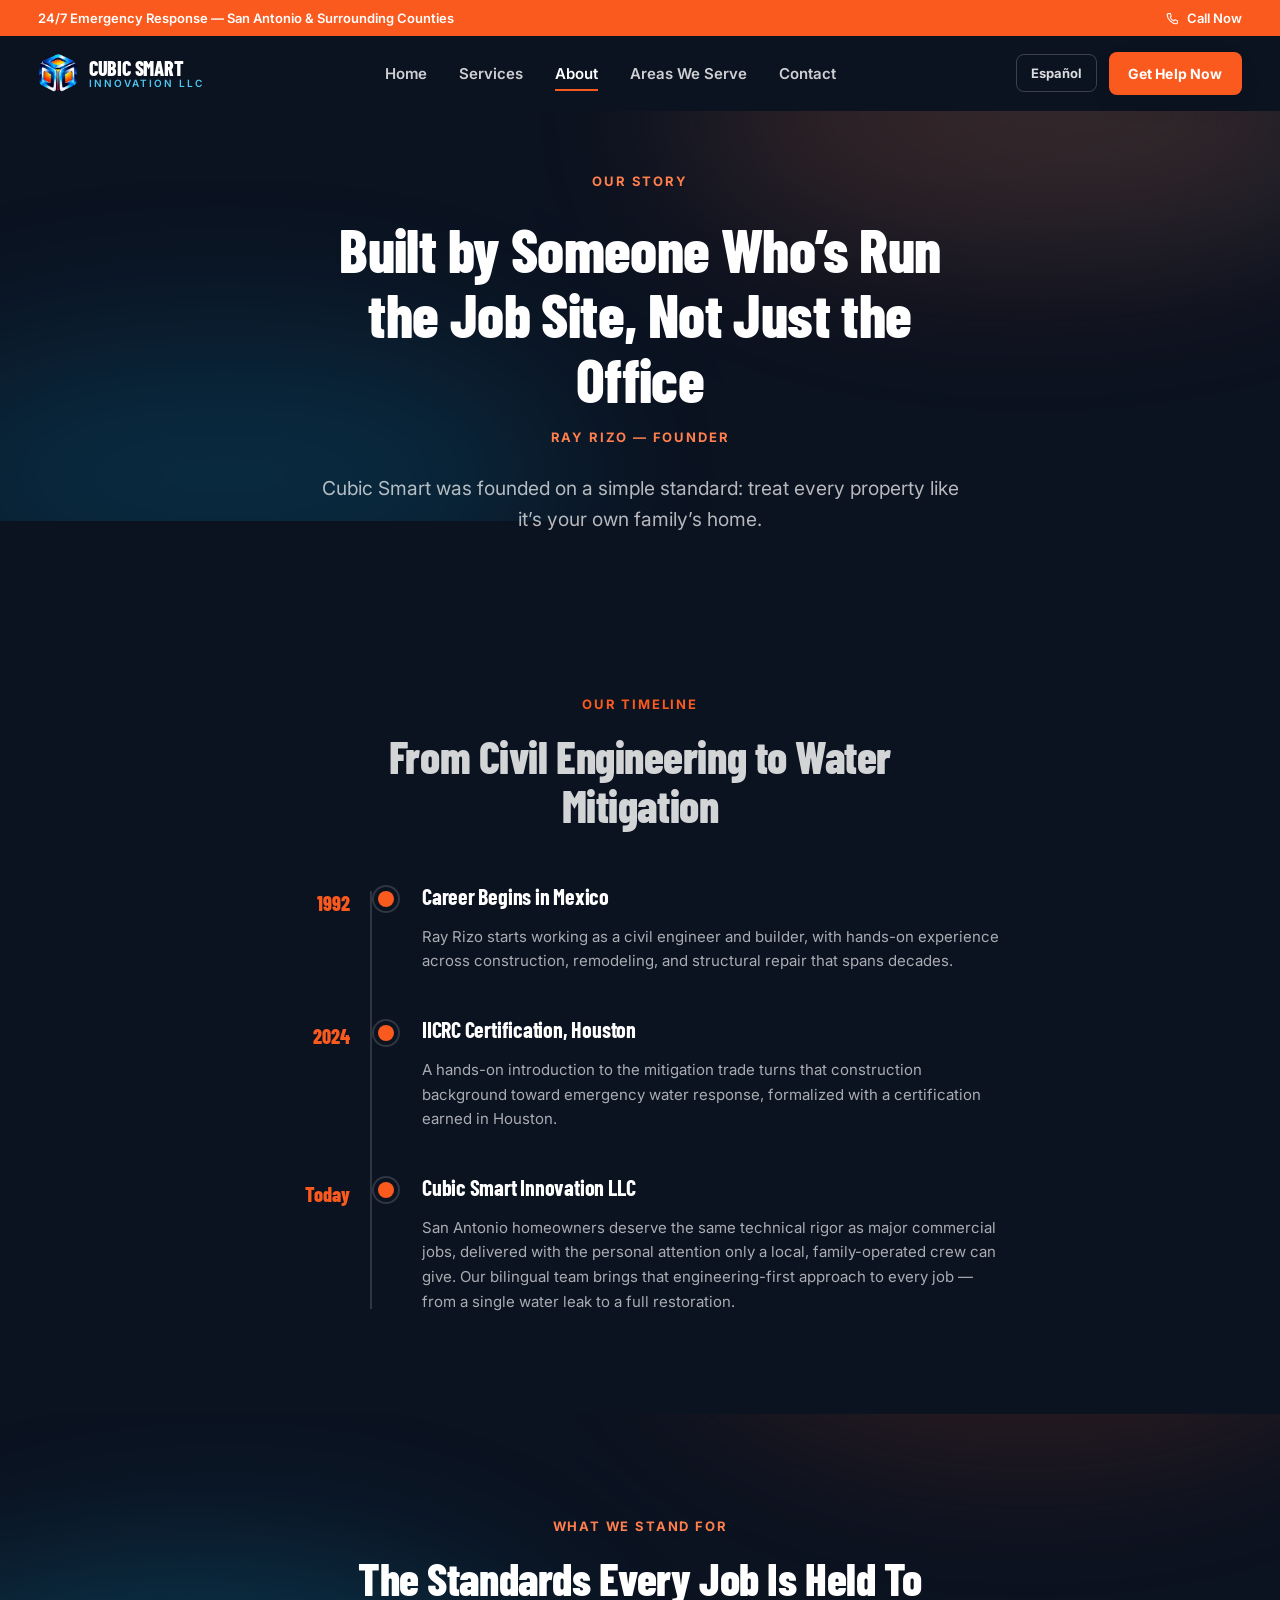
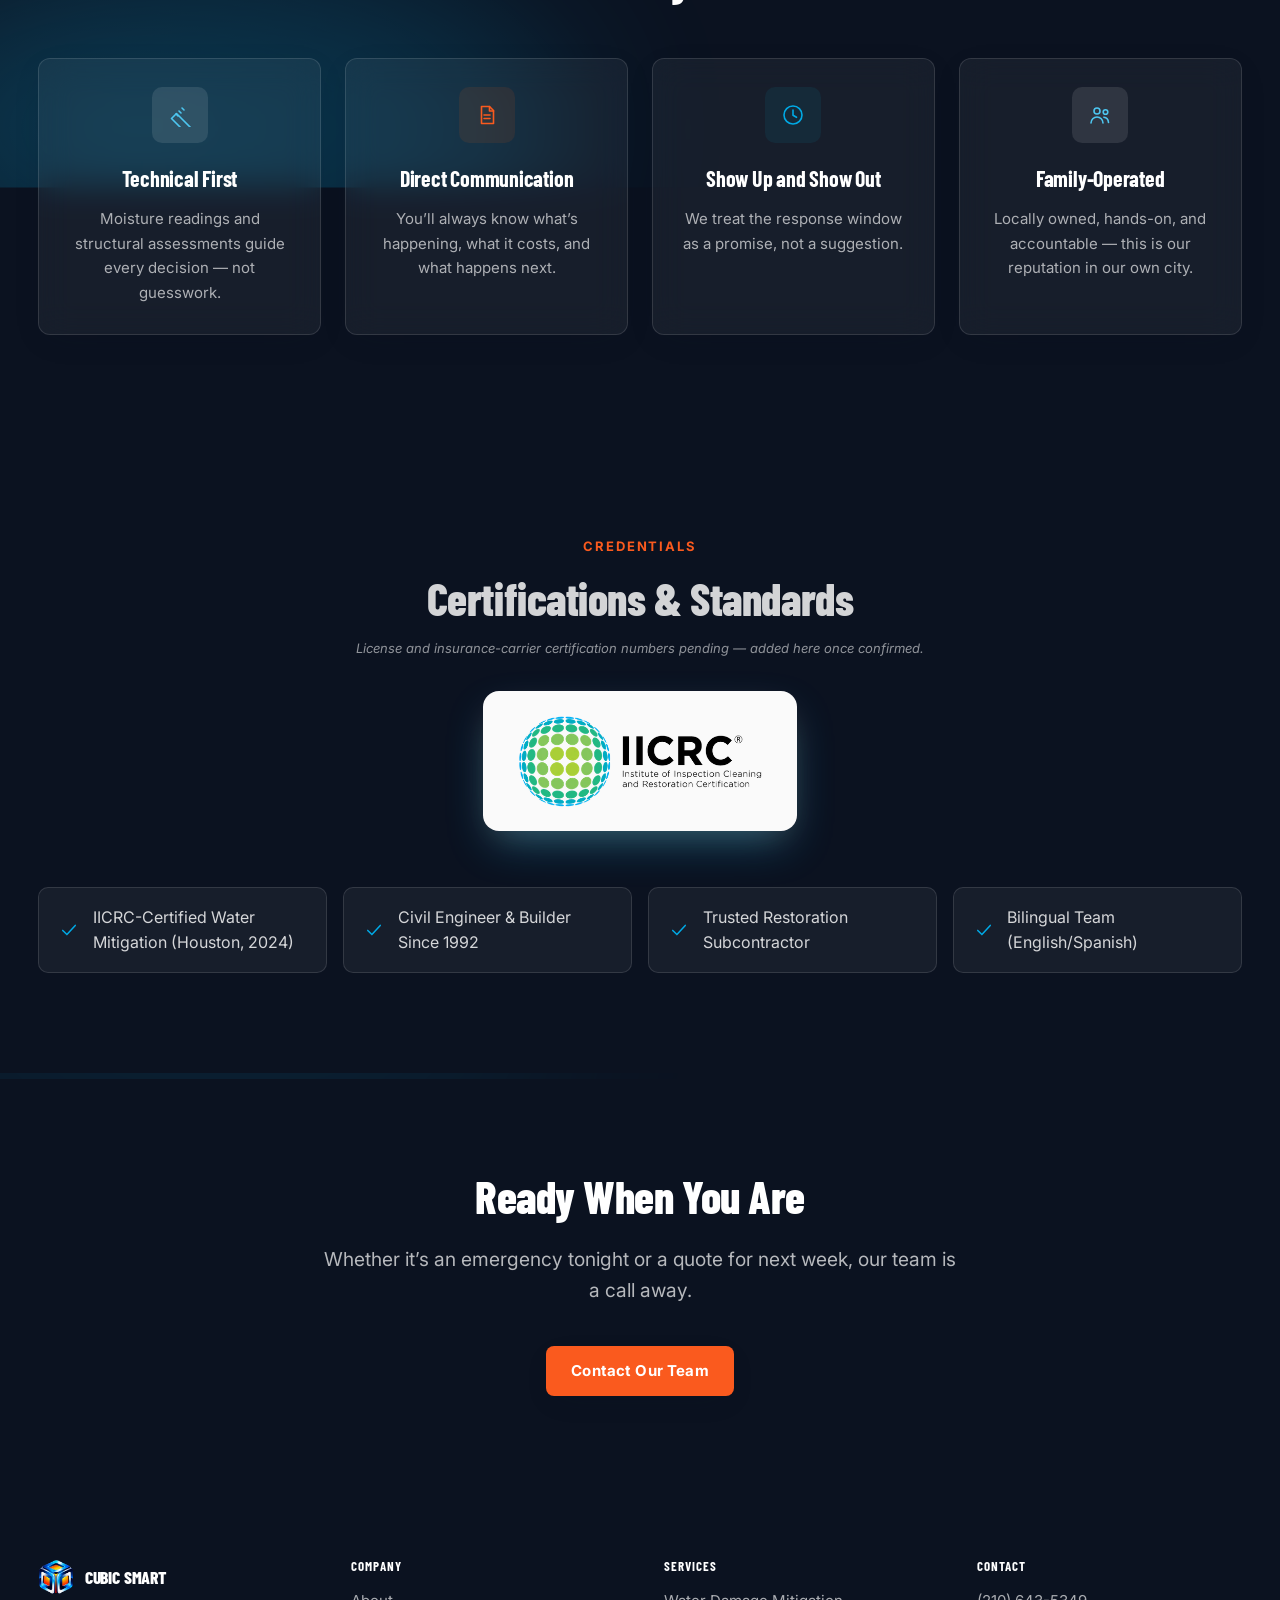
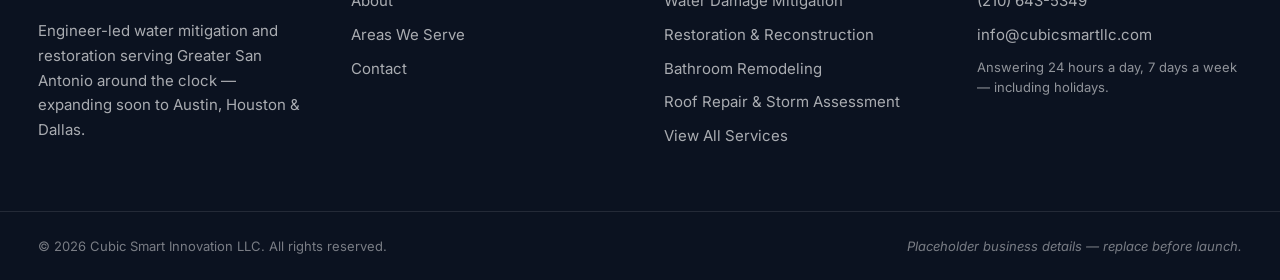
==== commit b62ecda0: "Polish pass: glass chips, bigger IICRC badge, stronger scroll parallax Extends the cursor-tracked gl" ====
--- a/about.html
+++ b/about.html
@@ -10,7 +10,7 @@
   <link rel="preconnect" href="https://fonts.googleapis.com" />
   <link rel="preconnect" href="https://fonts.gstatic.com" crossorigin />
   <link href="https://fonts.googleapis.com/css2?family=Barlow+Condensed:wght@500;600;700;800&family=Inter:wght@400;500;600;700;800&display=swap" rel="stylesheet" />
-  <link rel="stylesheet" href="src/style.css?v=18" />
+  <link rel="stylesheet" href="src/style.css?v=19" />
   <script type="module" src="src/js/main.js"></script>
 </head>
 <body>
--- a/src/style.css
+++ b/src/style.css
@@ -299,16 +299,16 @@
   display: inline-flex;
   align-items: center;
   justify-content: center;
-  padding: 1.1rem 1.6rem;
+  padding: 1.5rem 2.1rem;
   background: rgba(255,255,255,0.98);
-  border-radius: 14px;
+  border-radius: 16px;
   flex-shrink: 0;
   overflow: hidden;
   box-shadow:
-    0 14px 36px -10px rgba(0, 170, 230, 0.4),
-    0 10px 28px -12px rgba(250, 90, 30, 0.3);
-}
-.cert-badge img { position: relative; z-index: 1; height: 60px; width: auto; display: block; }
+    0 18px 44px -10px rgba(0, 170, 230, 0.45),
+    0 12px 34px -12px rgba(250, 90, 30, 0.35);
+}
+.cert-badge img { position: relative; z-index: 1; height: 92px; width: auto; display: block; }
 .cert-badge::after {
   content: '';
   position: absolute;
@@ -472,7 +472,7 @@
   outline: 1px solid rgba(255,255,255,0.15);
 }
 .ripple-core svg { width: 64px; height: 64px; color: var(--color-cyan-light); }
-.ripple-core img { width: 76px; height: auto; display: block; }
+.ripple-core img { width: 112px; height: auto; display: block; }
 
 .floating-badge {
   position: absolute;
@@ -579,9 +579,12 @@
    any leftover count in the middle instead, which reads as intentional. */
 .chip-grid { display: flex; flex-wrap: wrap; justify-content: center; gap: 0.75rem; }
 .chip {
+  position: relative;
   display: flex; align-items: center; gap: 0.6rem;
   padding: 0.85rem 1.1rem; border-radius: 8px;
   border: 1px solid rgba(255,255,255,0.12); background: rgba(255,255,255,0.05);
+  backdrop-filter: blur(14px); -webkit-backdrop-filter: blur(14px);
+  overflow: hidden;
   font-size: 0.9375rem; font-weight: 600; color: white;
   transition: transform 200ms ease, border-color 200ms ease, background 200ms ease;
 }
@@ -691,21 +694,21 @@
   transition: transform 260ms ease, border-color 260ms ease, box-shadow 260ms ease;
 }
 /* Cursor-tracked light sheen — JS sets --px/--py on mousemove; static center otherwise.
-   Shared with .card so every card sitewide (service cards, testimonials, values,
-   contact options) gets the same glass treatment without needing a second class. */
-.glass::before, .card::before {
+   Shared with .card and .chip so every glass surface sitewide (service cards,
+   testimonials, values, contact options, area chips) matches. */
+.glass::before, .card::before, .chip::before {
   content: '';
   position: absolute;
   inset: 0;
-  background: radial-gradient(220px circle at var(--px, 50%) var(--py, 50%), rgba(255,255,255,0.16), transparent 60%);
+  background: radial-gradient(160px circle at var(--px, 50%) var(--py, 50%), rgba(255,255,255,0.16), transparent 60%);
   opacity: 0;
   transition: opacity 320ms ease;
   pointer-events: none;
 }
-.glass:hover::before, .card:hover::before { opacity: 1; }
+.glass:hover::before, .card:hover::before, .chip:hover::before { opacity: 1; }
 .glass:hover { transform: translateY(-3px); border-color: rgba(255,255,255,0.28); box-shadow: 0 20px 50px -20px rgba(0,0,0,0.55); }
 @media (hover: none) {
-  .glass::before, .card::before { display: none; }
+  .glass::before, .card::before, .chip::before { display: none; }
 }
 
 /* ---------- Button click bloom ---------- */
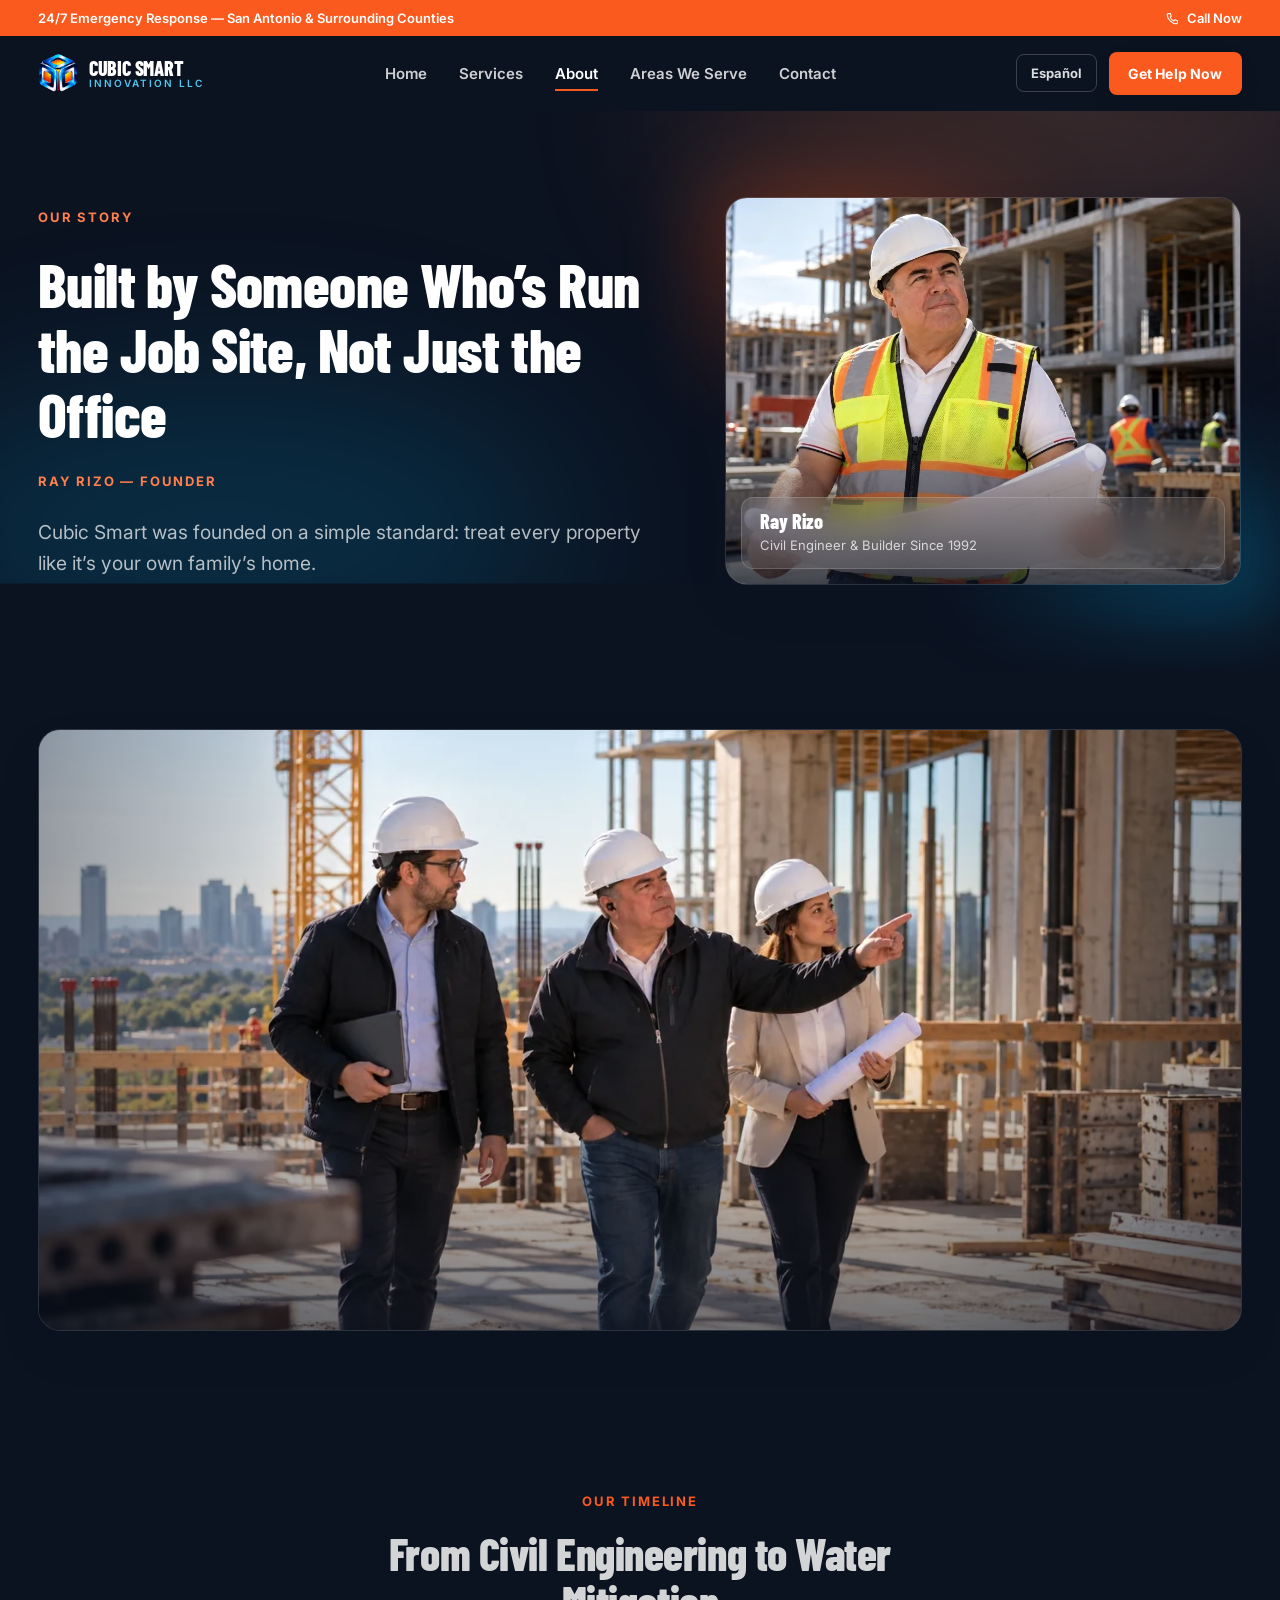
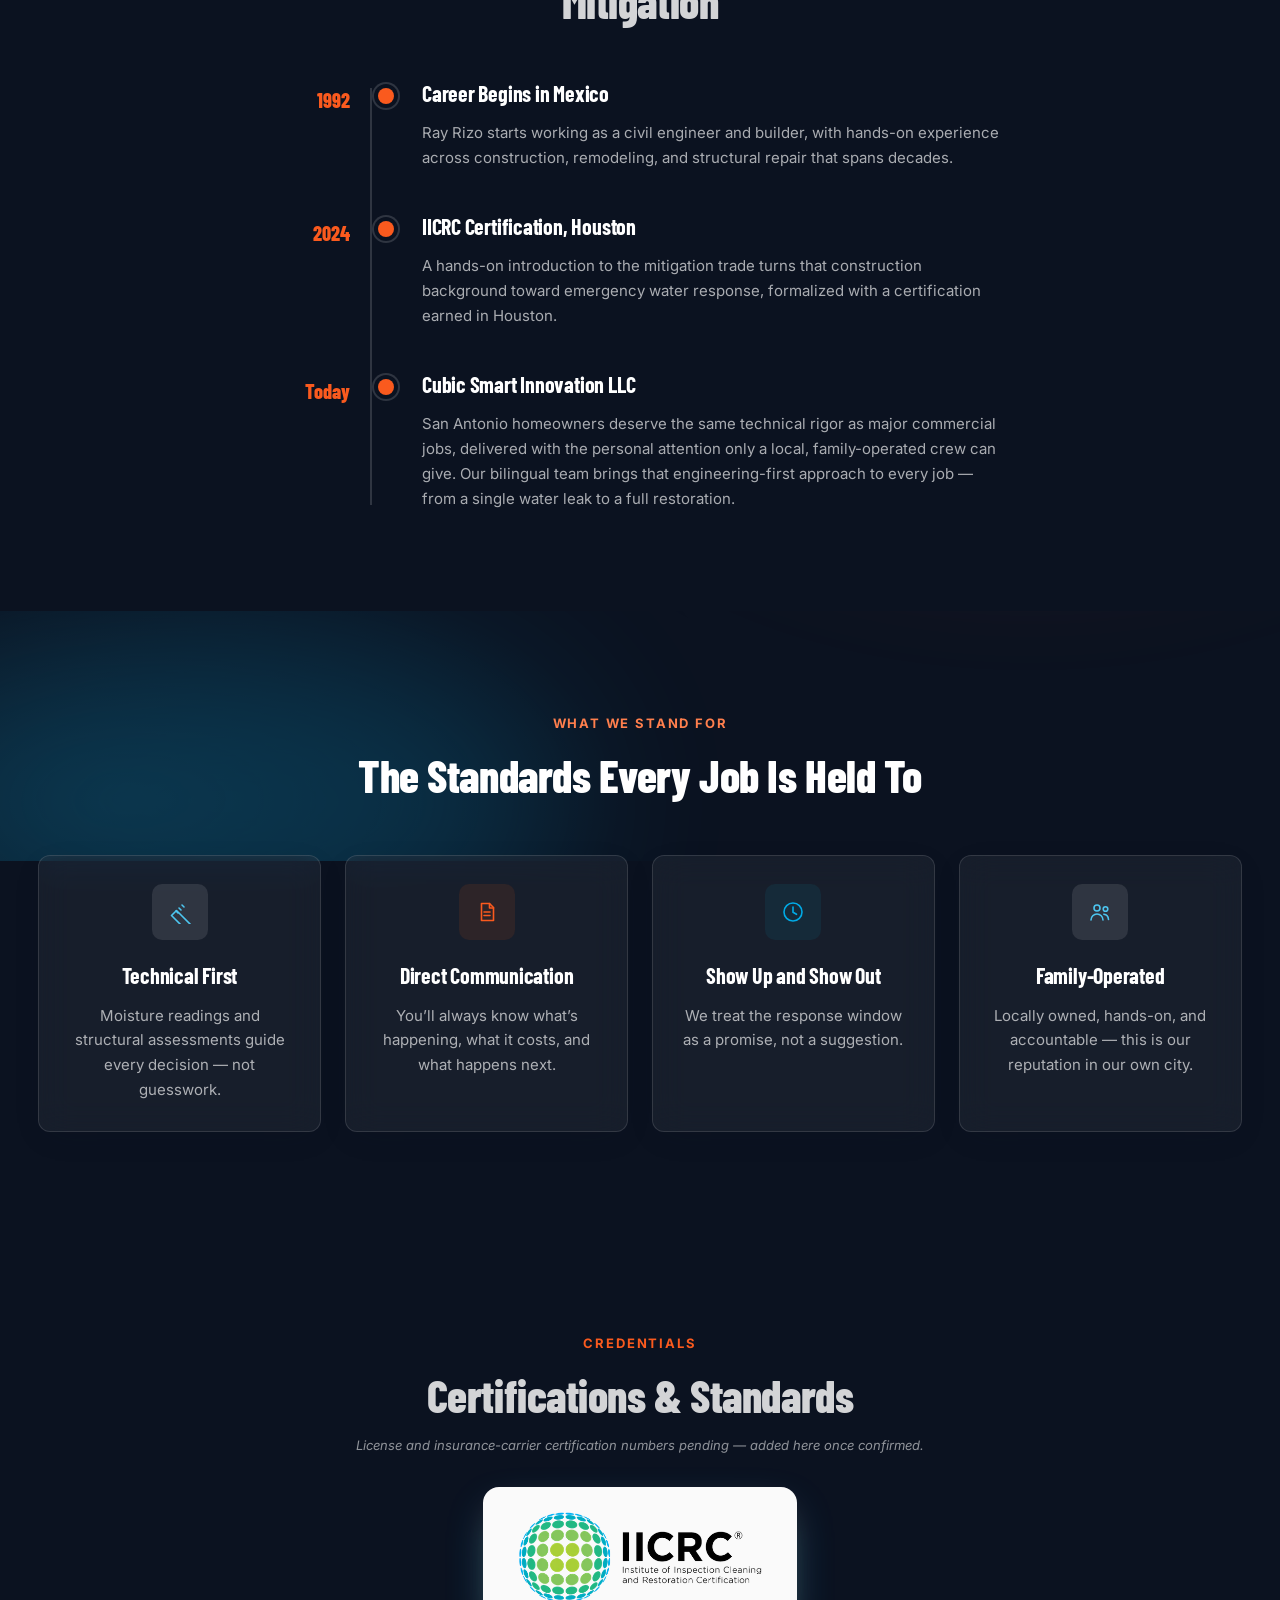
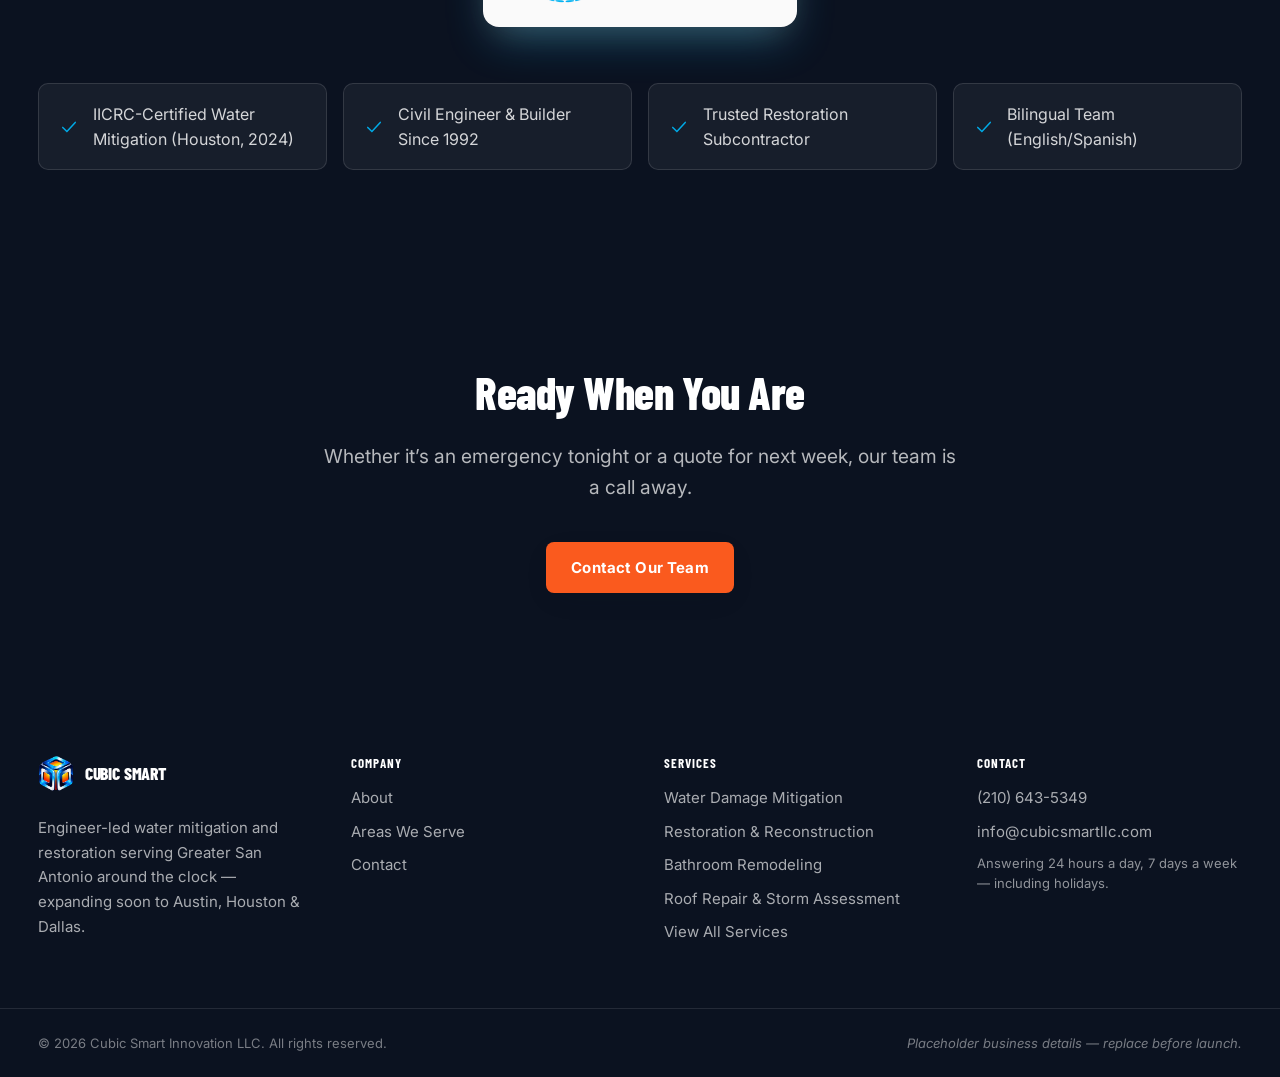
==== commit 7c3633f4: "Add founder photos to About page and rewrite Spanish copy About hero is now two-column with a medium" ====
--- a/about.html
+++ b/about.html
@@ -10,7 +10,7 @@
   <link rel="preconnect" href="https://fonts.googleapis.com" />
   <link rel="preconnect" href="https://fonts.gstatic.com" crossorigin />
   <link href="https://fonts.googleapis.com/css2?family=Barlow+Condensed:wght@500;600;700;800&family=Inter:wght@400;500;600;700;800&display=swap" rel="stylesheet" />
-  <link rel="stylesheet" href="src/style.css?v=19" />
+  <link rel="stylesheet" href="src/style.css?v=22" />
   <script type="module" src="src/js/main.js"></script>
 </head>
 <body>
@@ -73,13 +73,33 @@
 
   <main id="main">
     <!-- ============ PAGE HERO ============ -->
-    <section class="section-tight section-dark" style="position:relative; overflow:hidden;">
+    <section class="section-dark" style="position:relative; overflow:hidden;">
       <div class="glow-field" style="background: radial-gradient(55% 60% at 85% 15%, var(--color-navy) 0%, transparent 70%); opacity:0.5;"></div>
-      <div class="container text-center max-w-lead mx-auto" style="position:relative;">
-        <span class="eyebrow" data-i18n="about.hero.eyebrow">Our Story</span>
-        <h1 class="h1 text-white mt-3" data-i18n="about.hero.title">Built by Someone Who's Run the Job Site, Not Just the Office</h1>
-        <p class="eyebrow mt-2" style="justify-content:center;" data-i18n="about.hero.byline">Ray Rizo — Founder</p>
-        <p class="lead on-dark mt-3" data-i18n="about.hero.subtitle">Cubic Smart was founded on a simple standard: treat every property like it's your own family's home.</p>
+      <div class="container hero-grid" style="position:relative;">
+        <div>
+          <span class="eyebrow hero-anim hero-anim--1" data-i18n="about.hero.eyebrow">Our Story</span>
+          <h1 class="h1 text-white mt-3 hero-anim hero-anim--2" data-i18n="about.hero.title">Built by Someone Who's Run the Job Site, Not Just the Office</h1>
+          <p class="eyebrow mt-3 hero-anim hero-anim--3" data-i18n="about.hero.byline">Ray Rizo — Founder</p>
+          <p class="lead on-dark max-w-content mt-3 hero-anim hero-anim--4" data-i18n="about.hero.subtitle">Cubic Smart was founded on a simple standard: treat every property like it's your own family's home.</p>
+        </div>
+        <figure class="portrait hero-anim hero-anim--5">
+          <div class="portrait-media">
+            <img src="assets/people/ray-rizo-portrait.webp" alt="Ray Rizo, founder of Cubic Smart Innovation LLC, reviewing plans on a job site" width="1086" height="724" fetchpriority="high" />
+          </div>
+          <figcaption class="portrait-caption">
+            <strong>Ray Rizo</strong>
+            <span data-i18n="about.certs.c2">Civil Engineer &amp; Builder Since 1992</span>
+          </figcaption>
+        </figure>
+      </div>
+    </section>
+
+    <!-- ============ ON SITE ============ -->
+    <section class="section-tight">
+      <div class="container">
+        <figure class="photo-band reveal">
+          <img src="assets/people/ray-rizo-on-site.webp" alt="Ray Rizo walking a construction site and pointing ahead, with two other people in hard hats" width="1400" height="933" loading="lazy" />
+        </figure>
       </div>
     </section>
 
--- a/src/style.css
+++ b/src/style.css
@@ -443,6 +443,76 @@
 }
 @media (min-width: 980px) { .hero-grid { grid-template-columns: 1.1fr 0.9fr; } }
 
+/* Founder portrait (About hero): brand-colored bloom behind a rounded frame,
+   a navy fade at the bottom so the glass caption stays legible, and a slight
+   desaturation so the neon hi-vis sits quieter against the dark palette. */
+.portrait { position: relative; width: 100%; max-width: 560px; margin: 0 auto; }
+.portrait::before {
+  content: '';
+  position: absolute; inset: -6% -8% -8% -6%;
+  background:
+    radial-gradient(60% 55% at 22% 18%, rgba(250, 90, 30, 0.38), transparent 70%),
+    radial-gradient(60% 55% at 85% 92%, rgba(0, 170, 230, 0.38), transparent 70%);
+  filter: blur(36px);
+  pointer-events: none;
+}
+.portrait-media {
+  position: relative;
+  border-radius: 22px;
+  overflow: hidden;
+  border: 1px solid rgba(255,255,255,0.14);
+  box-shadow: var(--shadow-lift);
+}
+.portrait-media img {
+  display: block; width: 100%; height: auto;
+  /* Medium shot rather than a tight crop: a wider frame shows more of the site
+     and keeps the face from carrying the whole image. height:auto is required —
+     the width/height attributes on the <img> would otherwise pin it to 724px. */
+  aspect-ratio: 4 / 3; object-fit: cover; object-position: 40% 22%;
+  filter: saturate(0.9) contrast(1.03);
+}
+.portrait-media::after {
+  content: '';
+  position: absolute; inset: 0;
+  background: linear-gradient(to top, rgba(11, 18, 32, 0.78) 0%, rgba(11, 18, 32, 0) 42%);
+  pointer-events: none;
+}
+.portrait-caption {
+  position: absolute; z-index: 2;
+  left: 1rem; right: 1rem; bottom: 1rem;
+  display: flex; flex-direction: column; gap: 0.15rem;
+  padding: 0.8rem 1.1rem;
+  background: rgba(255,255,255,0.08);
+  border: 1px solid rgba(255,255,255,0.16);
+  border-radius: 12px;
+  backdrop-filter: blur(16px); -webkit-backdrop-filter: blur(16px);
+}
+.portrait-caption strong { font-family: var(--font-display); font-size: 1.25rem; font-weight: 800; color: white; line-height: 1.1; }
+.portrait-caption span { font-size: 0.8125rem; color: rgba(255,255,255,0.75); }
+
+/* Wide ambient photo: no caption, softened and vignetted so it reads as mood
+   rather than as a document of a specific project or team. */
+.photo-band {
+  position: relative; margin: 0;
+  border-radius: 22px; overflow: hidden;
+  border: 1px solid rgba(255,255,255,0.14);
+  box-shadow: var(--shadow-lift);
+}
+.photo-band img {
+  display: block; width: 100%; height: auto;
+  aspect-ratio: 2 / 1; object-fit: cover; object-position: 50% 30%;
+  filter: saturate(0.85) contrast(1.03);
+}
+.photo-band::after {
+  content: '';
+  position: absolute; inset: 0;
+  background:
+    linear-gradient(to top, rgba(11, 18, 32, 0.6), rgba(11, 18, 32, 0) 45%),
+    linear-gradient(to right, rgba(11, 18, 32, 0.4), transparent 28%, transparent 72%, rgba(11, 18, 32, 0.4));
+  pointer-events: none;
+}
+@media (max-width: 640px) { .photo-band img { aspect-ratio: 4 / 3; } }
+
 .hero-ctas { display: flex; flex-wrap: wrap; gap: 1rem; margin-top: 2.25rem; }
 .hero-note { margin-top: 1.5rem; font-size: 0.875rem; color: rgba(255,255,255,0.5); }
 
